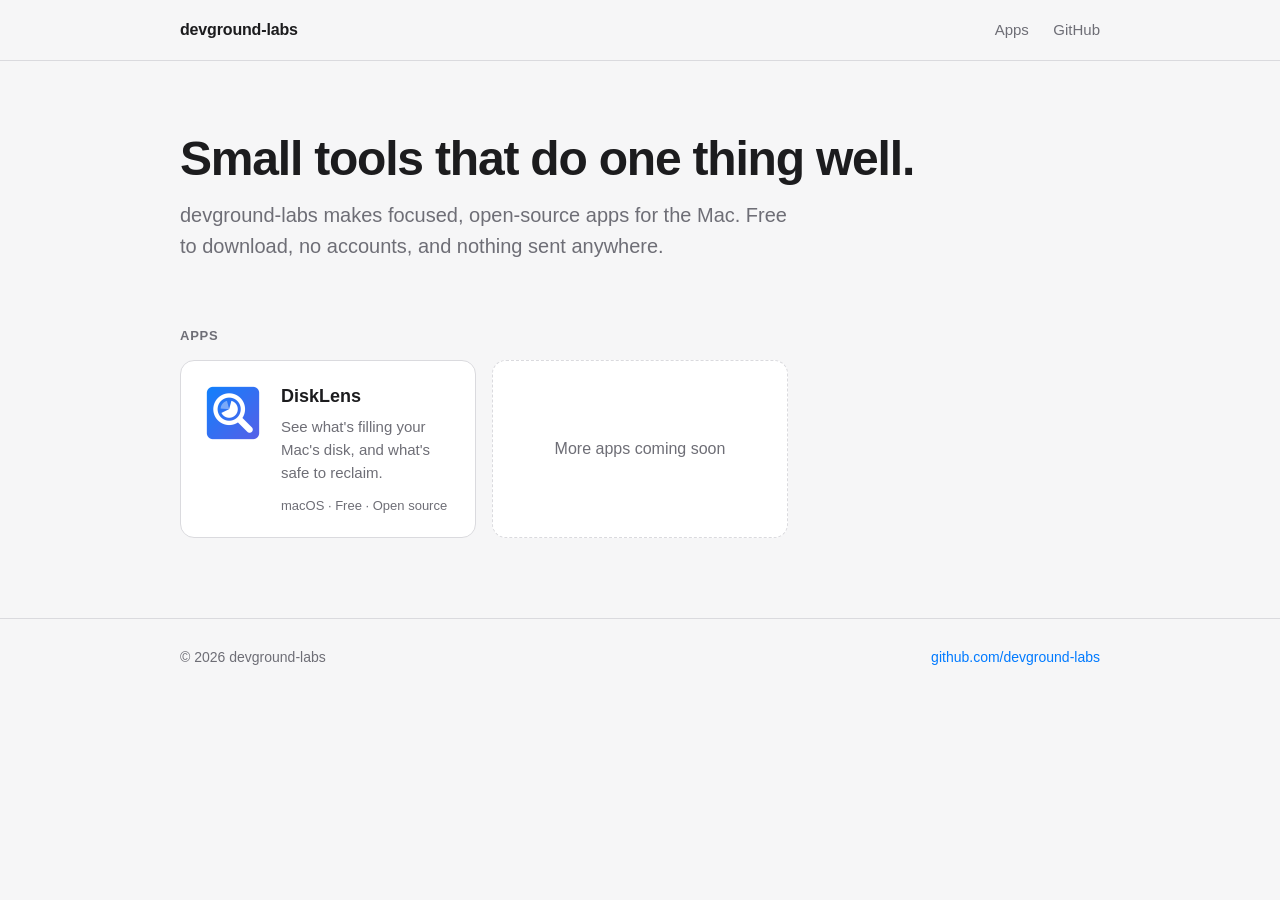
==== index.html @ 962e8975 "Add devground-labs site with DiskLens download page Static GitHub Pages site: a home page listing ap" ====
<!doctype html>
<html lang="en">
<head>
  <meta charset="utf-8">
  <meta name="viewport" content="width=device-width, initial-scale=1">
  <title>devground-labs</title>
  <meta name="description" content="Small, open-source Mac apps from devground-labs.">
  <link rel="icon" href="/assets/favicon.svg" type="image/svg+xml">
  <link rel="stylesheet" href="/assets/style.css">
  <meta property="og:title" content="devground-labs">
  <meta property="og:description" content="Small, open-source Mac apps from devground-labs.">
</head>
<body>
  <header class="site-header">
    <div class="wrap">
      <a class="brand" href="/">devground-labs</a>
      <nav class="nav">
        <a href="#apps">Apps</a>
        <a href="https://github.com/devground-labs">GitHub</a>
      </nav>
    </div>
  </header>

  <main class="wrap">
    <section class="hero">
      <h1>Small tools that do one thing well.</h1>
      <p class="lede">devground-labs makes focused, open-source apps for the Mac. Free to download, no accounts, and nothing sent anywhere.</p>
    </section>

    <section id="apps">
      <h2 class="section-title">Apps</h2>
      <div class="apps">
        <!-- To add an app: copy this card, and copy /disklens/ to /<app>/. -->
        <a class="app-card" href="/disklens/">
          <img src="/disklens/icon.png" alt="" width="64" height="64">
          <div>
            <h3>DiskLens</h3>
            <p>See what's filling your Mac's disk, and what's safe to reclaim.</p>
            <span class="meta">macOS · Free · Open source</span>
          </div>
        </a>
        <div class="app-card soon">More apps coming soon</div>
      </div>
    </section>
  </main>

  <footer class="site-footer">
    <div class="wrap">
      <span>© 2026 devground-labs</span>
      <a href="https://github.com/devground-labs">github.com/devground-labs</a>
    </div>
  </footer>
</body>
</html>
---- assets/style.css ----
/* devground-labs site. Palette mirrors the DiskLens app (src/theme.rs). */
:root {
  --bg: #f6f6f7;
  --card: #ffffff;
  --border: #dadade;
  --text: #1c1c1e;
  --muted: #6e6e76;
  --accent: #007aff;
  --accent-text: #ffffff;
  --good: #1e9646;
  --warn: #be7300;
  --code-bg: #ececee;
  --radius: 14px;
  --max: 960px;
  color-scheme: light;
}
@media (prefers-color-scheme: dark) {
  :root {
    --bg: #1e1e20;
    --card: #2c2c2f;
    --border: #3e3e42;
    --text: #f0f0f2;
    --muted: #9898a0;
    --accent: #0a84ff;
    --good: #32d764;
    --warn: #ffbd44;
    --code-bg: #262629;
    color-scheme: dark;
  }
}

* { box-sizing: border-box; }
html { -webkit-text-size-adjust: 100%; }
body {
  margin: 0;
  background: var(--bg);
  color: var(--text);
  font: 16px/1.55 -apple-system, BlinkMacSystemFont, "SF Pro Text", "Helvetica Neue", Helvetica, Arial, sans-serif;
  -webkit-font-smoothing: antialiased;
}
a { color: var(--accent); text-decoration: none; }
a:hover { text-decoration: underline; }
img { max-width: 100%; display: block; }
code {
  font: 0.88em ui-monospace, "SF Mono", Menlo, monospace;
  background: var(--code-bg);
  padding: 0.12em 0.4em;
  border-radius: 6px;
  overflow-wrap: anywhere;
}

.wrap { max-width: var(--max); margin: 0 auto; padding: 0 20px; }

/* header / footer */
.site-header { border-bottom: 1px solid var(--border); }
.site-header .wrap { display: flex; align-items: center; justify-content: space-between; height: 60px; }
.brand { color: var(--text); font-weight: 650; letter-spacing: -0.01em; }
.brand:hover { text-decoration: none; }
.nav a { color: var(--muted); margin-left: 20px; font-size: 15px; }
.site-footer { border-top: 1px solid var(--border); margin-top: 80px; padding: 28px 0 40px; color: var(--muted); font-size: 14px; }
.site-footer .wrap { display: flex; gap: 16px; flex-wrap: wrap; justify-content: space-between; }

/* hero */
.hero { padding: 72px 0 40px; }
.hero h1 { font-size: clamp(32px, 6vw, 48px); line-height: 1.1; letter-spacing: -0.025em; margin: 0 0 14px; }
.hero p.lede { font-size: clamp(17px, 2.4vw, 20px); color: var(--muted); max-width: 620px; margin: 0; }

/* app grid (home) */
.section-title { font-size: 13px; font-weight: 600; text-transform: uppercase; letter-spacing: 0.06em; color: var(--muted); margin: 24px 0 14px; }
.apps { display: grid; grid-template-columns: repeat(auto-fill, minmax(280px, 1fr)); gap: 16px; }
.app-card {
  display: flex; gap: 16px; align-items: flex-start;
  background: var(--card); border: 1px solid var(--border); border-radius: var(--radius);
  padding: 20px; color: var(--text);
  transition: border-color 0.15s, transform 0.15s;
}
.app-card:hover { text-decoration: none; border-color: var(--accent); transform: translateY(-1px); }
.app-card img { width: 64px; height: 64px; flex: none; }
.app-card h3 { margin: 2px 0 4px; font-size: 18px; }
.app-card p { margin: 0 0 8px; color: var(--muted); font-size: 15px; }
.app-card .meta { font-size: 13px; color: var(--muted); }
.app-card.soon { border-style: dashed; color: var(--muted); align-items: center; justify-content: center; min-height: 104px; }
.app-card.soon:hover { border-color: var(--border); transform: none; }

/* app page */
.app-hero { display: flex; gap: 28px; align-items: center; padding: 64px 0 32px; flex-wrap: wrap; }
.app-hero img { width: 128px; height: 128px; flex: none; }
.app-hero h1 { font-size: clamp(32px, 6vw, 44px); letter-spacing: -0.025em; margin: 0 0 6px; line-height: 1.1; }
.app-hero p { margin: 0; color: var(--muted); font-size: 18px; max-width: 560px; }

.download { display: flex; gap: 14px; align-items: center; flex-wrap: wrap; margin: 8px 0 12px; }
.btn {
  display: inline-flex; align-items: center; gap: 8px;
  background: var(--accent); color: var(--accent-text);
  font-weight: 600; font-size: 16px;
  padding: 12px 22px; border-radius: 10px;
}
.btn:hover { text-decoration: none; filter: brightness(1.08); }
.btn svg { width: 18px; height: 18px; }
.btn-secondary { background: transparent; color: var(--accent); border: 1px solid var(--border); }
.download-note { color: var(--muted); font-size: 14px; margin: 0; }

.card { background: var(--card); border: 1px solid var(--border); border-radius: var(--radius); padding: 24px; }
.grid-2 { display: grid; grid-template-columns: repeat(2, minmax(0, 1fr)); gap: 16px; margin-top: 24px; }
.card h2, .card h3 { margin: 0 0 10px; font-size: 18px; }
.card p, .card li { color: var(--muted); font-size: 15px; }
.card p:last-child { margin-bottom: 0; }
.card ul, .card ol { margin: 0; padding-left: 20px; }
.card li + li { margin-top: 6px; }
.card li strong { color: var(--text); font-weight: 600; }

.badges { display: flex; flex-wrap: wrap; gap: 8px; margin-top: 12px; }
.badge { font-size: 13px; font-weight: 600; padding: 3px 10px; border-radius: 999px; }
.badge.safe { color: var(--good); background: color-mix(in srgb, var(--good) 15%, transparent); }
.badge.review { color: var(--warn); background: color-mix(in srgb, var(--warn) 15%, transparent); }

.install { margin-top: 24px; }
.install ol li { padding-left: 4px; }

@media (max-width: 680px) { .grid-2 { grid-template-columns: 1fr; } }
@media (max-width: 560px) {
  .hero { padding-top: 48px; }
  .app-hero { padding-top: 40px; gap: 20px; }
  .app-hero img { width: 96px; height: 96px; }
  .nav a { margin-left: 14px; }
}
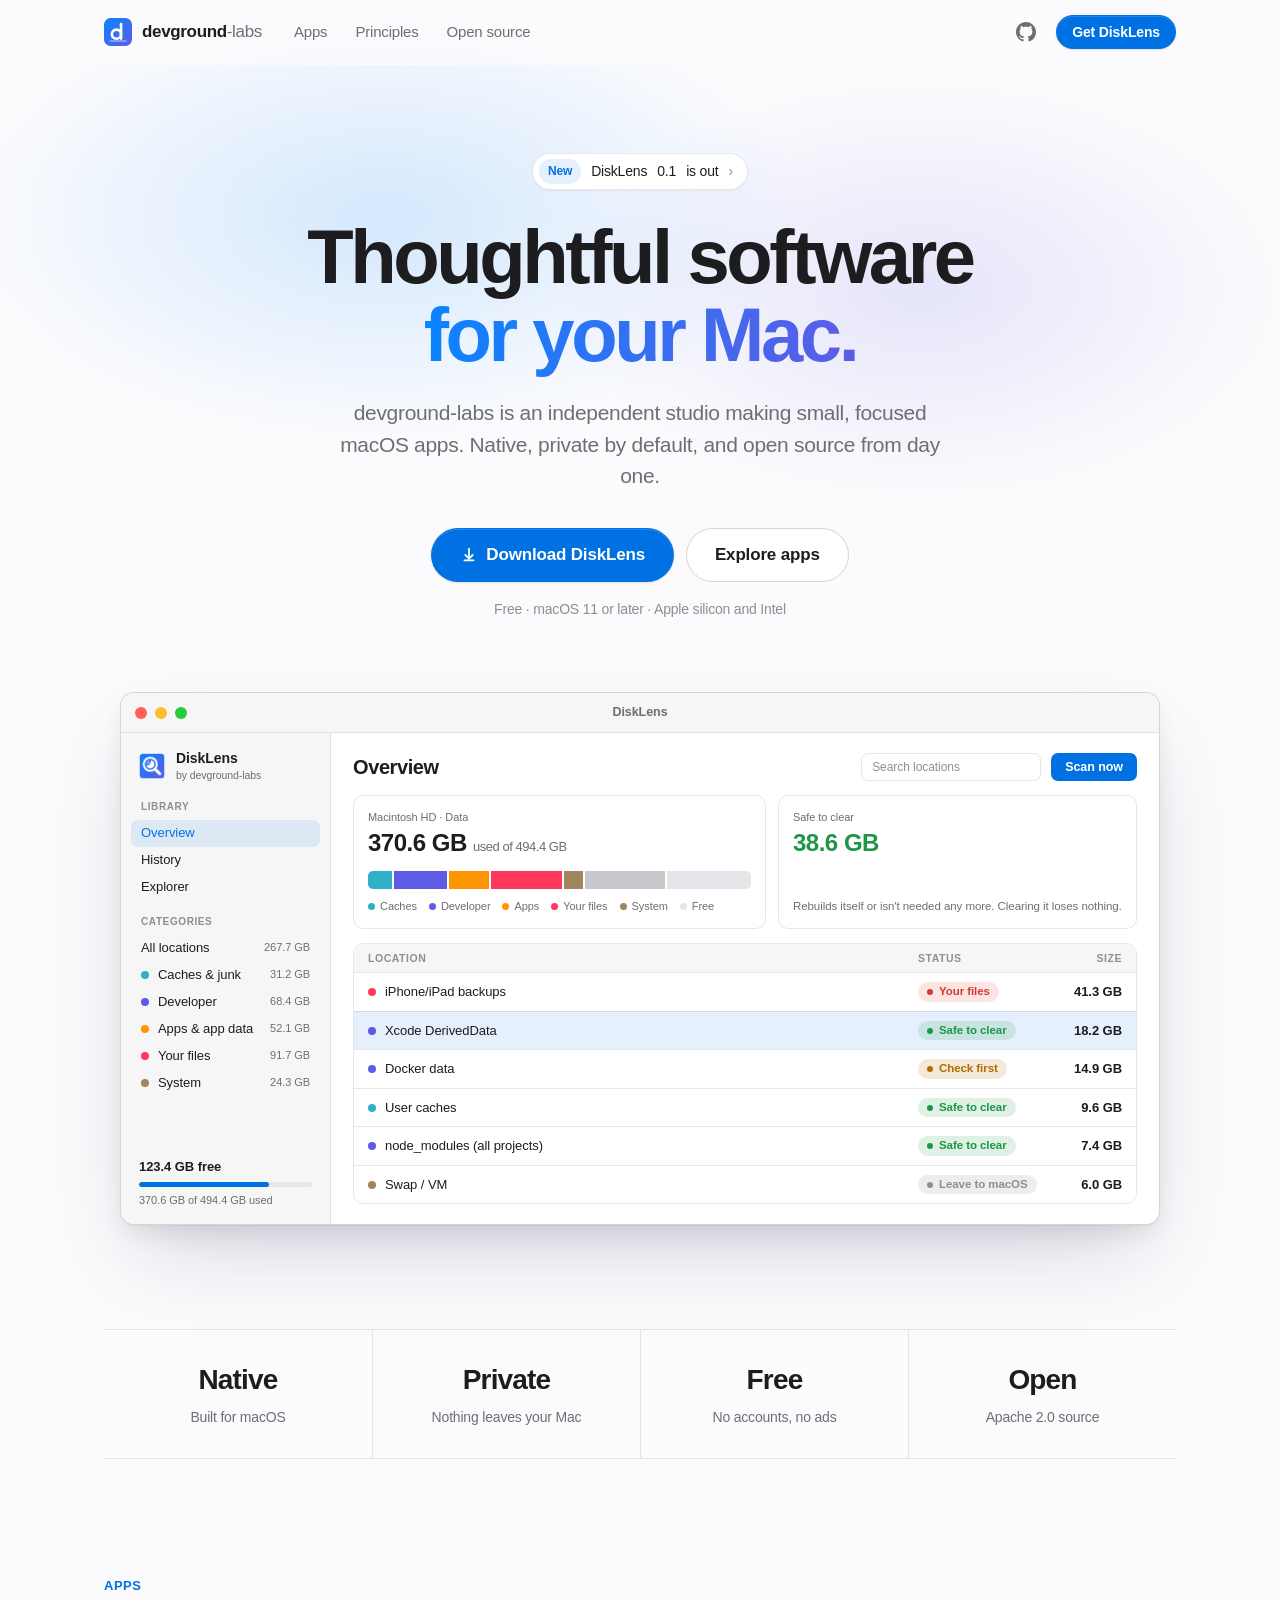
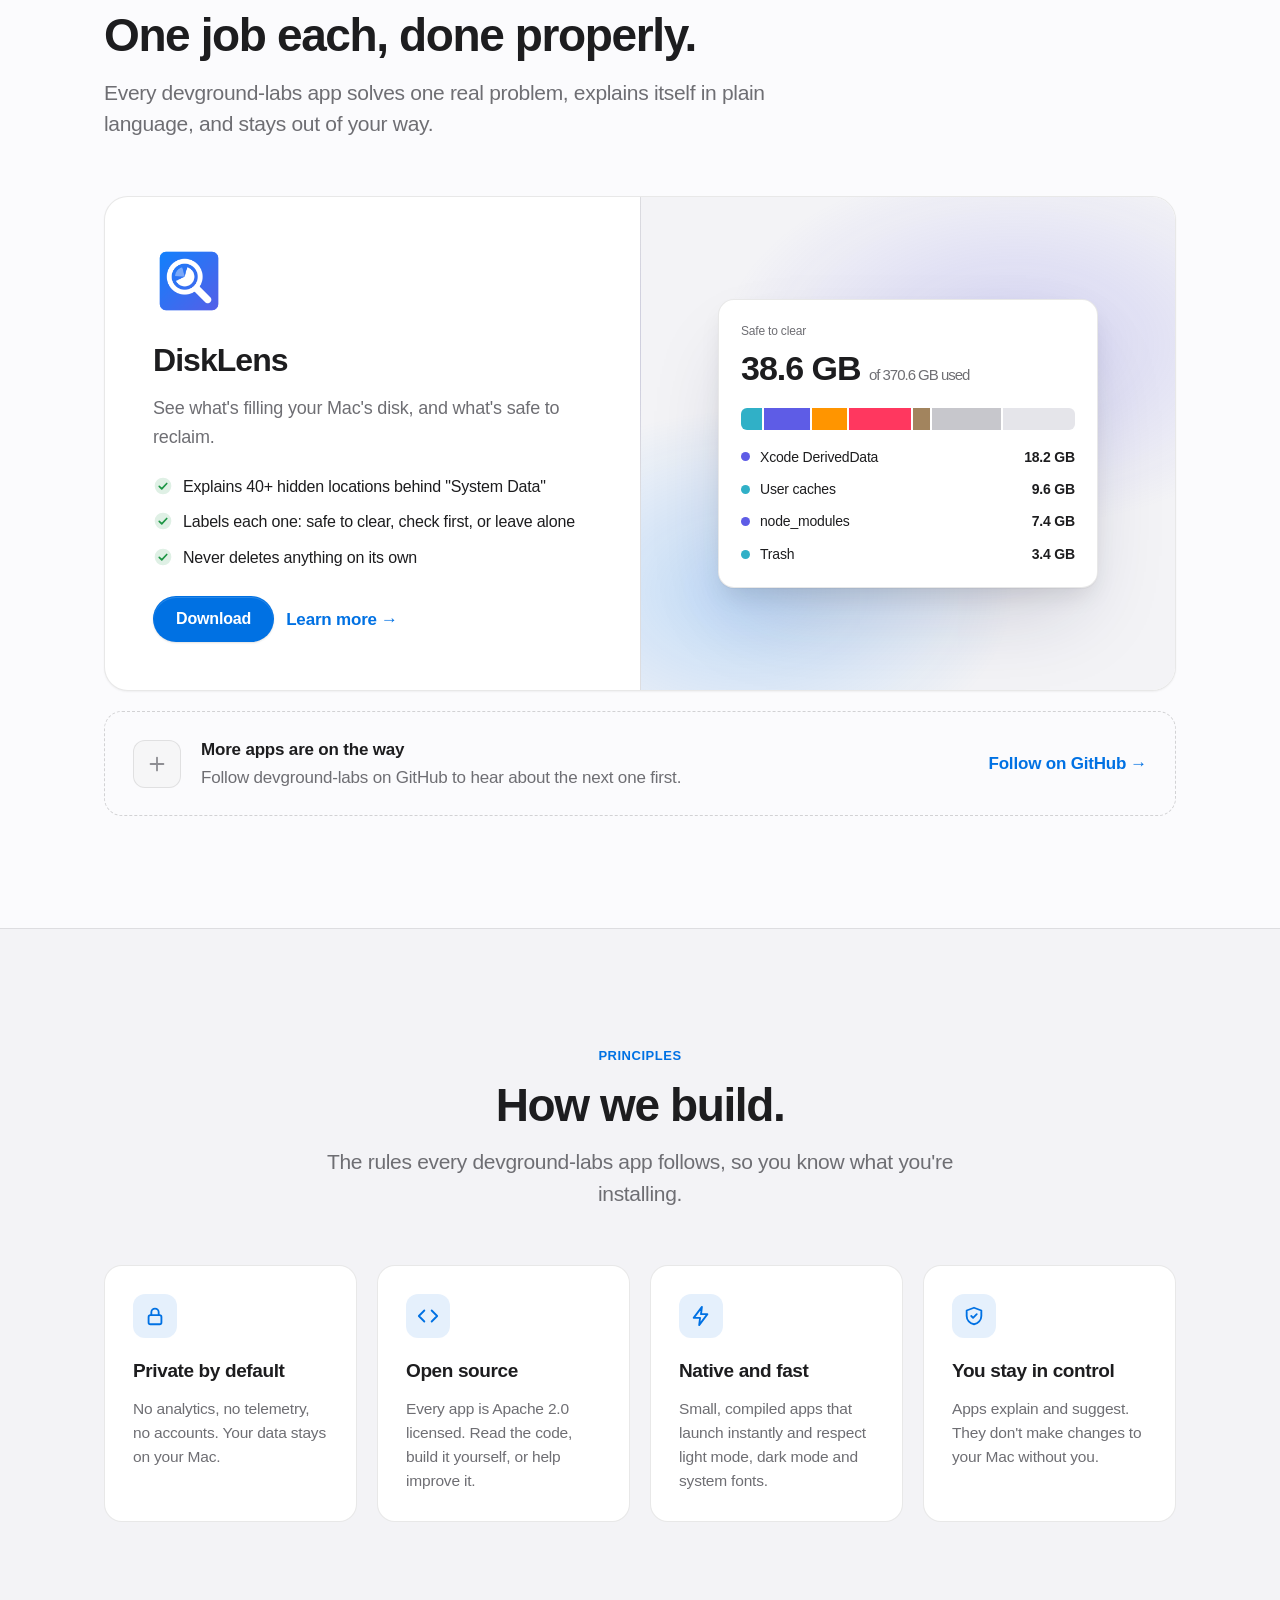
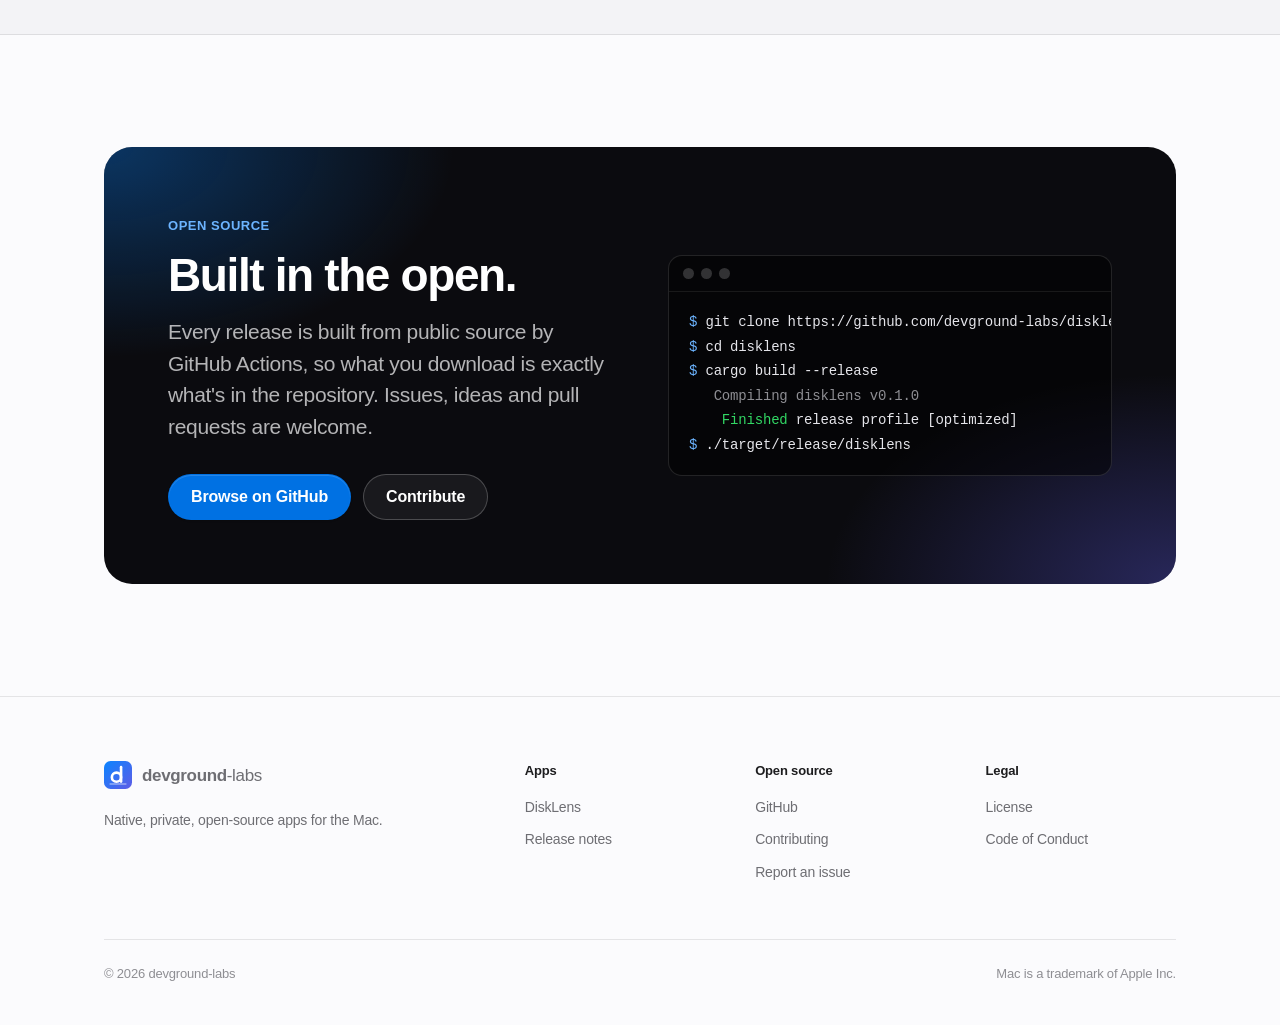
==== commit fed73bda: "Redesign the site New landing page with a product preview of DiskLens, an apps showcase, principles " ====
--- a/index.html
+++ b/index.html
@@ -1,54 +1,265 @@
 <!doctype html>
-<html lang="en">
+<html lang="en" class="no-js">
 <head>
   <meta charset="utf-8">
   <meta name="viewport" content="width=device-width, initial-scale=1">
-  <title>devground-labs</title>
-  <meta name="description" content="Small, open-source Mac apps from devground-labs.">
+  <title>devground-labs · Native, private, open-source Mac apps</title>
+  <meta name="description" content="devground-labs is an independent studio making focused macOS apps. Native, private by default, free and open source. Home of DiskLens.">
+  <link rel="canonical" href="https://devgroundlabs.in/">
   <link rel="icon" href="/assets/favicon.svg" type="image/svg+xml">
   <link rel="stylesheet" href="/assets/style.css">
+  <meta name="theme-color" content="#fbfbfd" media="(prefers-color-scheme: light)">
+  <meta name="theme-color" content="#0a0a0c" media="(prefers-color-scheme: dark)">
+  <meta property="og:type" content="website">
+  <meta property="og:url" content="https://devgroundlabs.in/">
   <meta property="og:title" content="devground-labs">
-  <meta property="og:description" content="Small, open-source Mac apps from devground-labs.">
+  <meta property="og:description" content="Native, private, open-source Mac apps. Home of DiskLens.">
+  <meta property="og:image" content="https://devgroundlabs.in/disklens/icon.png">
+  <meta name="twitter:card" content="summary">
 </head>
 <body>
+  <a class="skip" href="#main">Skip to content</a>
+
   <header class="site-header">
     <div class="wrap">
-      <a class="brand" href="/">devground-labs</a>
-      <nav class="nav">
+      <a class="brand" href="/" aria-label="devground-labs home">
+        <img src="/assets/logo.svg" alt="" width="28" height="28"><span>devground<em>-labs</em></span>
+      </a>
+      <nav class="nav" aria-label="Main">
         <a href="#apps">Apps</a>
-        <a href="https://github.com/devground-labs">GitHub</a>
+        <a href="#principles">Principles</a>
+        <a href="#open-source">Open source</a>
       </nav>
+      <div class="header-actions">
+        <a class="icon-link" href="https://github.com/devground-labs" aria-label="devground-labs on GitHub">
+          <svg viewBox="0 0 16 16" fill="currentColor" aria-hidden="true"><path d="M8 0C3.58 0 0 3.58 0 8c0 3.54 2.29 6.53 5.47 7.59.4.07.55-.17.55-.38 0-.19-.01-.82-.01-1.49-2.01.37-2.53-.49-2.69-.94-.09-.23-.48-.94-.82-1.13-.28-.15-.68-.52-.01-.53.63-.01 1.08.58 1.23.82.72 1.21 1.87.87 2.33.66.07-.52.28-.87.51-1.07-1.78-.2-3.64-.89-3.64-3.95 0-.87.31-1.59.82-2.15-.08-.2-.36-1.02.08-2.12 0 0 .67-.21 2.2.82.64-.18 1.32-.27 2-.27.68 0 1.36.09 2 .27 1.53-1.04 2.2-.82 2.2-.82.44 1.1.16 1.92.08 2.12.51.56.82 1.27.82 2.15 0 3.07-1.87 3.75-3.65 3.95.29.25.54.73.54 1.48 0 1.07-.01 1.93-.01 2.2 0 .21.15.46.55.38A8.013 8.013 0 0016 8c0-4.42-3.58-8-8-8z"/></svg>
+        </a>
+        <a class="btn btn-primary btn-sm" href="/disklens/">Get DiskLens</a>
+      </div>
     </div>
   </header>
 
-  <main class="wrap">
+  <main id="main">
+    <!-- Hero -->
     <section class="hero">
-      <h1>Small tools that do one thing well.</h1>
-      <p class="lede">devground-labs makes focused, open-source apps for the Mac. Free to download, no accounts, and nothing sent anywhere.</p>
-    </section>
-
-    <section id="apps">
-      <h2 class="section-title">Apps</h2>
-      <div class="apps">
-        <!-- To add an app: copy this card, and copy /disklens/ to /<app>/. -->
-        <a class="app-card" href="/disklens/">
-          <img src="/disklens/icon.png" alt="" width="64" height="64">
+      <div class="wrap">
+        <a class="pill" href="/disklens/"><b>New</b> DiskLens <span data-release-repo="devground-labs/disklens" data-format="short">0.1</span> is out <span class="chev" aria-hidden="true">›</span></a>
+        <h1>Thoughtful software <span class="gradient-text">for your Mac.</span></h1>
+        <p class="lead">devground-labs is an independent studio making small, focused macOS apps. Native, private by default, and open source from day one.</p>
+        <div class="btn-row">
+          <a class="btn btn-primary btn-lg" href="https://github.com/devground-labs/disklens/releases/latest/download/DiskLens.dmg">
+            <svg viewBox="0 0 20 20" fill="currentColor" aria-hidden="true"><path d="M10 2a1 1 0 0 1 1 1v8.59l2.3-2.3a1 1 0 1 1 1.4 1.42l-4 4a1 1 0 0 1-1.4 0l-4-4a1 1 0 1 1 1.4-1.42L9 11.6V3a1 1 0 0 1 1-1zM4 16a1 1 0 0 1 1-1h10a1 1 0 1 1 0 2H5a1 1 0 0 1-1-1z"/></svg>
+            Download DiskLens
+          </a>
+          <a class="btn btn-ghost btn-lg" href="#apps">Explore apps</a>
+        </div>
+        <p class="hero-meta">Free · macOS 11 or later · Apple silicon and Intel</p>
+
+        <div class="hero-visual reveal">
+          <div class="mock" role="img" aria-label="DiskLens Overview screen: a disk usage bar split by category, the amount that is safe to clear, and a list of locations with safety labels and sizes.">
+            <div class="mock-bar"><i></i><i></i><i></i><span>DiskLens</span></div>
+            <div class="mock-body">
+              <aside class="mock-side">
+                <div class="mock-app"><img src="/disklens/icon.png" alt=""><div><b>DiskLens</b><small>by devground-labs</small></div></div>
+                <div class="mock-label">LIBRARY</div>
+                <div class="mock-nav on">Overview</div>
+                <div class="mock-nav">History</div>
+                <div class="mock-nav">Explorer</div>
+                <div class="mock-gap"></div>
+                <div class="mock-label">CATEGORIES</div>
+                <div class="mock-nav">All locations<em>267.7 GB</em></div>
+                <div class="mock-nav"><i class="dot" style="background:var(--g-caches)"></i>Caches &amp; junk<em>31.2 GB</em></div>
+                <div class="mock-nav"><i class="dot" style="background:var(--g-dev)"></i>Developer<em>68.4 GB</em></div>
+                <div class="mock-nav"><i class="dot" style="background:var(--g-apps)"></i>Apps &amp; app data<em>52.1 GB</em></div>
+                <div class="mock-nav"><i class="dot" style="background:var(--g-personal)"></i>Your files<em>91.7 GB</em></div>
+                <div class="mock-nav"><i class="dot" style="background:var(--g-system)"></i>System<em>24.3 GB</em></div>
+                <div class="mock-free"><b>123.4 GB free</b><div class="track"><span></span></div><small>370.6 GB of 494.4 GB used</small></div>
+              </aside>
+              <div class="mock-main">
+                <div class="mock-toolbar"><h4>Overview</h4><div class="mock-search">Search locations</div><div class="mock-btn">Scan now</div></div>
+                <div class="mock-cards">
+                  <div class="mock-card">
+                    <div class="cap">Macintosh HD · Data</div>
+                    <div class="big">370.6 GB <small>used of 494.4 GB</small></div>
+                    <div class="diskbar">
+                      <span style="width:6.3%;background:var(--g-caches)"></span><span style="width:13.8%;background:var(--g-dev)"></span><span style="width:10.5%;background:var(--g-apps)"></span><span style="width:18.6%;background:var(--g-personal)"></span><span style="width:4.9%;background:var(--g-system)"></span><span style="width:20.8%;background:var(--g-other)"></span><span style="flex:1;background:var(--g-free)"></span>
+                    </div>
+                    <div class="legend"><span><i style="background:var(--g-caches)"></i>Caches</span><span><i style="background:var(--g-dev)"></i>Developer</span><span><i style="background:var(--g-apps)"></i>Apps</span><span><i style="background:var(--g-personal)"></i>Your files</span><span><i style="background:var(--g-system)"></i>System</span><span><i style="background:var(--g-free)"></i>Free</span></div>
+                  </div>
+                  <div class="mock-card mock-stat">
+                    <div><div class="cap">Safe to clear</div><div class="big good">38.6 GB</div></div>
+                    <p>Rebuilds itself or isn't needed any more. Clearing it loses nothing.</p>
+                  </div>
+                </div>
+                <div class="mock-rows">
+                  <div class="mock-row head"><span>LOCATION</span><span>STATUS</span><span class="size">SIZE</span></div>
+                  <div class="mock-row"><span class="name"><i class="dot" style="background:var(--g-personal)"></i>iPhone/iPad backups</span><span class="badge careful">Your files</span><span class="size">41.3 GB</span></div>
+                  <div class="mock-row sel"><span class="name"><i class="dot" style="background:var(--g-dev)"></i>Xcode DerivedData</span><span class="badge safe">Safe to clear</span><span class="size">18.2 GB</span></div>
+                  <div class="mock-row"><span class="name"><i class="dot" style="background:var(--g-dev)"></i>Docker data</span><span class="badge review">Check first</span><span class="size">14.9 GB</span></div>
+                  <div class="mock-row"><span class="name"><i class="dot" style="background:var(--g-caches)"></i>User caches</span><span class="badge safe">Safe to clear</span><span class="size">9.6 GB</span></div>
+                  <div class="mock-row"><span class="name"><i class="dot" style="background:var(--g-dev)"></i>node_modules (all projects)</span><span class="badge safe">Safe to clear</span><span class="size">7.4 GB</span></div>
+                  <div class="mock-row"><span class="name"><i class="dot" style="background:var(--g-system)"></i>Swap / VM</span><span class="badge system">Leave to macOS</span><span class="size">6.0 GB</span></div>
+                </div>
+              </div>
+            </div>
+          </div>
+        </div>
+
+        <div class="facts">
+          <div class="fact"><b>Native</b><span>Built for macOS</span></div>
+          <div class="fact"><b>Private</b><span>Nothing leaves your Mac</span></div>
+          <div class="fact"><b>Free</b><span>No accounts, no ads</span></div>
+          <div class="fact"><b>Open</b><span>Apache 2.0 source</span></div>
+        </div>
+      </div>
+    </section>
+
+    <!-- Apps -->
+    <section class="section" id="apps">
+      <div class="wrap">
+        <div class="section-head reveal">
+          <span class="eyebrow">Apps</span>
+          <h2 class="h2">One job each, done properly.</h2>
+          <p class="lead">Every devground-labs app solves one real problem, explains itself in plain language, and stays out of your way.</p>
+        </div>
+
+        <article class="app-feature reveal">
+          <div class="copy">
+            <img src="/disklens/icon.png" alt="" width="72" height="72">
+            <h3>DiskLens</h3>
+            <p class="tagline">See what's filling your Mac's disk, and what's safe to reclaim.</p>
+            <ul class="checks">
+              <li><svg viewBox="0 0 24 24" fill="none" aria-hidden="true"><circle cx="12" cy="12" r="10" fill="currentColor" opacity=".14"/><path d="m7.5 12.5 3 3 6-6.5" stroke="currentColor" stroke-width="2" stroke-linecap="round" stroke-linejoin="round"/></svg>Explains 40+ hidden locations behind "System Data"</li>
+              <li><svg viewBox="0 0 24 24" fill="none" aria-hidden="true"><circle cx="12" cy="12" r="10" fill="currentColor" opacity=".14"/><path d="m7.5 12.5 3 3 6-6.5" stroke="currentColor" stroke-width="2" stroke-linecap="round" stroke-linejoin="round"/></svg>Labels each one: safe to clear, check first, or leave alone</li>
+              <li><svg viewBox="0 0 24 24" fill="none" aria-hidden="true"><circle cx="12" cy="12" r="10" fill="currentColor" opacity=".14"/><path d="m7.5 12.5 3 3 6-6.5" stroke="currentColor" stroke-width="2" stroke-linecap="round" stroke-linejoin="round"/></svg>Never deletes anything on its own</li>
+            </ul>
+            <div class="btn-row">
+              <a class="btn btn-primary" href="https://github.com/devground-labs/disklens/releases/latest/download/DiskLens.dmg">Download</a>
+              <a class="link-arrow" href="/disklens/">Learn more</a>
+            </div>
+          </div>
+          <div class="art" aria-hidden="true">
+            <div class="meter">
+              <div class="cap">Safe to clear</div>
+              <div class="big">38.6 GB <small>of 370.6 GB used</small></div>
+              <div class="diskbar">
+                <span style="width:6.3%;background:var(--g-caches)"></span><span style="width:13.8%;background:var(--g-dev)"></span><span style="width:10.5%;background:var(--g-apps)"></span><span style="width:18.6%;background:var(--g-personal)"></span><span style="width:4.9%;background:var(--g-system)"></span><span style="width:20.8%;background:var(--g-other)"></span><span style="flex:1;background:var(--g-free)"></span>
+              </div>
+              <ul>
+                <li><i style="background:var(--g-dev)"></i>Xcode DerivedData<b>18.2 GB</b></li>
+                <li><i style="background:var(--g-caches)"></i>User caches<b>9.6 GB</b></li>
+                <li><i style="background:var(--g-dev)"></i>node_modules<b>7.4 GB</b></li>
+                <li><i style="background:var(--g-caches)"></i>Trash<b>3.4 GB</b></li>
+              </ul>
+            </div>
+          </div>
+        </article>
+
+        <div class="soon-card reveal">
+          <div class="glyph"><svg viewBox="0 0 24 24" fill="none" stroke="currentColor" stroke-width="2" stroke-linecap="round" aria-hidden="true"><path d="M12 5v14M5 12h14"/></svg></div>
+          <div><b>More apps are on the way</b>Follow devground-labs on GitHub to hear about the next one first.</div>
+          <a class="link-arrow" href="https://github.com/devground-labs">Follow on GitHub</a>
+        </div>
+      </div>
+    </section>
+
+    <!-- Principles -->
+    <section class="section alt" id="principles">
+      <div class="wrap">
+        <div class="section-head center reveal">
+          <span class="eyebrow">Principles</span>
+          <h2 class="h2">How we build.</h2>
+          <p class="lead">The rules every devground-labs app follows, so you know what you're installing.</p>
+        </div>
+        <div class="grid grid-4 reveal">
+          <div class="tile">
+            <div class="ico"><svg viewBox="0 0 24 24" fill="none" stroke="currentColor" stroke-width="2" stroke-linecap="round" stroke-linejoin="round" aria-hidden="true"><rect x="5" y="11" width="14" height="10" rx="2"/><path d="M8 11V8a4 4 0 0 1 8 0v3"/></svg></div>
+            <h3>Private by default</h3>
+            <p>No analytics, no telemetry, no accounts. Your data stays on your Mac.</p>
+          </div>
+          <div class="tile">
+            <div class="ico"><svg viewBox="0 0 24 24" fill="none" stroke="currentColor" stroke-width="2" stroke-linecap="round" stroke-linejoin="round" aria-hidden="true"><path d="m8 6-6 6 6 6M16 6l6 6-6 6"/></svg></div>
+            <h3>Open source</h3>
+            <p>Every app is Apache 2.0 licensed. Read the code, build it yourself, or help improve it.</p>
+          </div>
+          <div class="tile">
+            <div class="ico"><svg viewBox="0 0 24 24" fill="none" stroke="currentColor" stroke-width="2" stroke-linecap="round" stroke-linejoin="round" aria-hidden="true"><path d="M13 2 4 14h7l-1 8 9-12h-7z"/></svg></div>
+            <h3>Native and fast</h3>
+            <p>Small, compiled apps that launch instantly and respect light mode, dark mode and system fonts.</p>
+          </div>
+          <div class="tile">
+            <div class="ico"><svg viewBox="0 0 24 24" fill="none" stroke="currentColor" stroke-width="2" stroke-linecap="round" stroke-linejoin="round" aria-hidden="true"><path d="M12 3 4 6v6c0 4.5 3.4 8.3 8 9 4.6-.7 8-4.5 8-9V6z"/><path d="m9 12 2 2 4-4"/></svg></div>
+            <h3>You stay in control</h3>
+            <p>Apps explain and suggest. They don't make changes to your Mac without you.</p>
+          </div>
+        </div>
+      </div>
+    </section>
+
+    <!-- Open source -->
+    <section class="section" id="open-source">
+      <div class="wrap">
+        <div class="band reveal">
           <div>
-            <h3>DiskLens</h3>
-            <p>See what's filling your Mac's disk, and what's safe to reclaim.</p>
-            <span class="meta">macOS · Free · Open source</span>
-          </div>
-        </a>
-        <div class="app-card soon">More apps coming soon</div>
+            <span class="eyebrow">Open source</span>
+            <h2 class="h2">Built in the open.</h2>
+            <p class="lead">Every release is built from public source by GitHub Actions, so what you download is exactly what's in the repository. Issues, ideas and pull requests are welcome.</p>
+            <div class="btn-row">
+              <a class="btn btn-primary" href="https://github.com/devground-labs">Browse on GitHub</a>
+              <a class="btn btn-ghost" href="https://github.com/devground-labs/disklens/blob/main/CONTRIBUTING.md">Contribute</a>
+            </div>
+          </div>
+          <div class="terminal" aria-label="Build DiskLens from source">
+            <div class="bar"><i></i><i></i><i></i></div>
+<pre><span class="p">$</span> git clone https://github.com/devground-labs/disklens
+<span class="p">$</span> cd disklens
+<span class="p">$</span> cargo build --release
+<span class="c">   Compiling disklens v0.1.0</span>
+<span class="ok">    Finished</span> release profile [optimized]
+<span class="p">$</span> ./target/release/disklens</pre>
+          </div>
+        </div>
       </div>
     </section>
   </main>
 
   <footer class="site-footer">
     <div class="wrap">
-      <span>© 2026 devground-labs</span>
-      <a href="https://github.com/devground-labs">github.com/devground-labs</a>
+      <div class="footer-grid">
+        <div class="about">
+          <a class="brand" href="/"><img src="/assets/logo.svg" alt="" width="28" height="28"><span>devground<em>-labs</em></span></a>
+          <p>Native, private, open-source apps for the Mac.</p>
+        </div>
+        <div>
+          <h4>Apps</h4>
+          <ul>
+            <li><a href="/disklens/">DiskLens</a></li>
+            <li><a href="https://github.com/devground-labs/disklens/releases">Release notes</a></li>
+          </ul>
+        </div>
+        <div>
+          <h4>Open source</h4>
+          <ul>
+            <li><a href="https://github.com/devground-labs">GitHub</a></li>
+            <li><a href="https://github.com/devground-labs/disklens/blob/main/CONTRIBUTING.md">Contributing</a></li>
+            <li><a href="https://github.com/devground-labs/disklens/issues">Report an issue</a></li>
+          </ul>
+        </div>
+        <div>
+          <h4>Legal</h4>
+          <ul>
+            <li><a href="https://github.com/devground-labs/disklens/blob/main/LICENSE">License</a></li>
+            <li><a href="https://github.com/devground-labs/disklens/blob/main/CODE_OF_CONDUCT.md">Code of Conduct</a></li>
+          </ul>
+        </div>
+      </div>
+      <div class="footer-bottom">
+        <span>© 2026 devground-labs</span>
+        <span>Mac is a trademark of Apple Inc.</span>
+      </div>
     </div>
   </footer>
+
+  <script src="/assets/site.js" defer></script>
 </body>
 </html>
--- a/assets/style.css
+++ b/assets/style.css
@@ -1,126 +1,497 @@
-/* devground-labs site. Palette mirrors the DiskLens app (src/theme.rs). */
+/* devground-labs site.
+   Tokens follow the DiskLens palette (src/theme.rs) so the site and the apps feel like one family. */
+
 :root {
-  --bg: #f6f6f7;
-  --card: #ffffff;
-  --border: #dadade;
-  --text: #1c1c1e;
-  --muted: #6e6e76;
-  --accent: #007aff;
-  --accent-text: #ffffff;
+  --bg: #fbfbfd;
+  --bg-alt: #f3f3f6;
+  --surface: #ffffff;
+  --surface-2: #f6f6f7;
+  --border: rgba(0, 0, 0, 0.09);
+  --border-strong: rgba(0, 0, 0, 0.16);
+  --text: #1d1d1f;
+  --muted: #6e6e73;
+  --faint: #8e8e93;
+  --accent: #0071e3;
+  --accent-hover: #0077ed;
+  --accent-soft: rgba(0, 113, 227, 0.1);
+  --on-accent: #ffffff;
+  --brand-a: #0a84ff;
+  --brand-b: #5e5ce6;
+
   --good: #1e9646;
-  --warn: #be7300;
-  --code-bg: #ececee;
-  --radius: 14px;
-  --max: 960px;
+  --warn: #b26b00;
+  --bad: #d73a2d;
+  --sys: #8e8e93;
+
+  --g-caches: #30b0c7;
+  --g-dev: #5e5ce6;
+  --g-apps: #ff9500;
+  --g-personal: #ff375f;
+  --g-system: #a2845e;
+  --g-other: #c7c7cc;
+  --g-free: #e5e5ea;
+
+  --shadow-sm: 0 1px 2px rgba(0, 0, 0, 0.05);
+  --shadow-lg: 0 1px 1px rgba(0, 0, 0, 0.04), 0 12px 24px -6px rgba(0, 0, 0, 0.1), 0 40px 80px -20px rgba(20, 30, 80, 0.18);
+  --radius: 18px;
+  --radius-sm: 12px;
+  --max: 1120px;
+  --font: -apple-system, BlinkMacSystemFont, "SF Pro Text", "Inter", "Helvetica Neue", Helvetica, Arial, sans-serif;
+  --display: -apple-system, BlinkMacSystemFont, "SF Pro Display", "Inter", "Helvetica Neue", Helvetica, Arial, sans-serif;
+  --mono: ui-monospace, "SF Mono", SFMono-Regular, Menlo, Consolas, monospace;
   color-scheme: light;
 }
+
 @media (prefers-color-scheme: dark) {
   :root {
-    --bg: #1e1e20;
-    --card: #2c2c2f;
-    --border: #3e3e42;
-    --text: #f0f0f2;
-    --muted: #9898a0;
+    --bg: #0a0a0c;
+    --bg-alt: #111114;
+    --surface: #161619;
+    --surface-2: #1d1d21;
+    --border: rgba(255, 255, 255, 0.09);
+    --border-strong: rgba(255, 255, 255, 0.18);
+    --text: #f5f5f7;
+    --muted: #a1a1a6;
+    --faint: #7c7c82;
     --accent: #0a84ff;
+    --accent-hover: #3395ff;
+    --accent-soft: rgba(10, 132, 255, 0.16);
     --good: #32d764;
     --warn: #ffbd44;
-    --code-bg: #262629;
+    --bad: #ff6961;
+    --sys: #98989f;
+    --g-other: #48484d;
+    --g-free: #2c2c30;
+    --shadow-sm: 0 1px 2px rgba(0, 0, 0, 0.4);
+    --shadow-lg: 0 0 0 1px rgba(255, 255, 255, 0.06), 0 24px 60px -12px rgba(0, 0, 0, 0.7), 0 40px 100px -30px rgba(10, 132, 255, 0.25);
     color-scheme: dark;
   }
 }
 
-* { box-sizing: border-box; }
-html { -webkit-text-size-adjust: 100%; }
+/* ---------- base ---------- */
+*, *::before, *::after { box-sizing: border-box; }
+html { -webkit-text-size-adjust: 100%; scroll-behavior: smooth; scroll-padding-top: 80px; }
 body {
   margin: 0;
   background: var(--bg);
   color: var(--text);
-  font: 16px/1.55 -apple-system, BlinkMacSystemFont, "SF Pro Text", "Helvetica Neue", Helvetica, Arial, sans-serif;
+  font: 17px/1.6 var(--font);
+  letter-spacing: -0.011em;
   -webkit-font-smoothing: antialiased;
+  -moz-osx-font-smoothing: grayscale;
+  overflow-x: hidden;
 }
 a { color: var(--accent); text-decoration: none; }
-a:hover { text-decoration: underline; }
-img { max-width: 100%; display: block; }
+a:hover { text-decoration: underline; text-underline-offset: 3px; }
+img, svg { display: block; max-width: 100%; }
+h1, h2, h3 { font-family: var(--display); color: var(--text); margin: 0; text-wrap: balance; }
+p { margin: 0; }
 code {
-  font: 0.88em ui-monospace, "SF Mono", Menlo, monospace;
-  background: var(--code-bg);
-  padding: 0.12em 0.4em;
+  font: 0.86em var(--mono);
+  background: var(--surface-2);
+  border: 1px solid var(--border);
+  padding: 0.1em 0.4em;
   border-radius: 6px;
   overflow-wrap: anywhere;
 }
-
-.wrap { max-width: var(--max); margin: 0 auto; padding: 0 20px; }
-
-/* header / footer */
-.site-header { border-bottom: 1px solid var(--border); }
-.site-header .wrap { display: flex; align-items: center; justify-content: space-between; height: 60px; }
-.brand { color: var(--text); font-weight: 650; letter-spacing: -0.01em; }
+:focus-visible { outline: 3px solid color-mix(in srgb, var(--accent) 55%, transparent); outline-offset: 2px; border-radius: 6px; }
+::selection { background: color-mix(in srgb, var(--accent) 25%, transparent); }
+
+.skip {
+  position: absolute; left: 16px; top: -48px; z-index: 100;
+  background: var(--accent); color: var(--on-accent); padding: 8px 14px; border-radius: 8px;
+}
+.skip:focus { top: 12px; }
+
+.wrap { width: 100%; max-width: var(--max); margin: 0 auto; padding: 0 24px; }
+.section { padding: 112px 0; }
+.section.tight { padding: 80px 0; }
+.section.alt { background: var(--bg-alt); border-block: 1px solid var(--border); }
+
+.eyebrow {
+  display: inline-block;
+  font-size: 13px; font-weight: 600; letter-spacing: 0.04em; text-transform: uppercase;
+  color: var(--accent); margin-bottom: 14px;
+}
+.h2 { font-size: clamp(30px, 4.4vw, 46px); line-height: 1.08; letter-spacing: -0.03em; font-weight: 700; }
+.lead { font-size: clamp(18px, 2vw, 21px); line-height: 1.5; color: var(--muted); letter-spacing: -0.015em; }
+.section-head { max-width: 680px; margin-bottom: 56px; }
+.section-head.center { margin-inline: auto; text-align: center; }
+.section-head .lead { margin-top: 16px; }
+.muted { color: var(--muted); }
+
+/* ---------- buttons ---------- */
+.btn {
+  display: inline-flex; align-items: center; justify-content: center; gap: 8px;
+  height: 46px; padding: 0 22px; border-radius: 999px;
+  font: 600 16px/1 var(--font); letter-spacing: -0.01em; white-space: nowrap;
+  border: 1px solid transparent; cursor: pointer;
+  transition: background-color 0.15s, border-color 0.15s, transform 0.15s, box-shadow 0.15s;
+}
+.btn:hover { text-decoration: none; }
+.btn:active { transform: scale(0.98); }
+.btn svg { width: 18px; height: 18px; flex: none; }
+.btn-primary { background: var(--accent); color: var(--on-accent); box-shadow: 0 1px 2px rgba(0, 0, 0, 0.12), inset 0 1px 0 rgba(255, 255, 255, 0.15); }
+.btn-primary:hover { background: var(--accent-hover); }
+.btn-ghost { background: var(--surface); color: var(--text); border-color: var(--border-strong); }
+.btn-ghost:hover { border-color: var(--text); }
+.btn-sm { height: 34px; padding: 0 15px; font-size: 14px; }
+.btn-lg { height: 54px; padding: 0 28px; font-size: 17px; }
+.btn-row { display: flex; flex-wrap: wrap; gap: 12px; align-items: center; }
+
+.link-arrow { font-weight: 600; display: inline-flex; align-items: center; gap: 4px; }
+.link-arrow::after { content: "→"; transition: transform 0.15s; }
+.link-arrow:hover { text-decoration: none; }
+.link-arrow:hover::after { transform: translateX(3px); }
+
+/* ---------- header ---------- */
+.site-header {
+  position: sticky; top: 0; z-index: 50;
+  background: color-mix(in srgb, var(--bg) 78%, transparent);
+  backdrop-filter: saturate(180%) blur(20px);
+  -webkit-backdrop-filter: saturate(180%) blur(20px);
+  border-bottom: 1px solid transparent;
+  transition: border-color 0.2s;
+}
+.site-header.scrolled { border-bottom-color: var(--border); }
+.site-header .wrap { display: flex; align-items: center; gap: 32px; height: 64px; }
+.brand { display: inline-flex; align-items: center; gap: 10px; color: var(--text); font-weight: 650; font-size: 17px; letter-spacing: -0.02em; }
 .brand:hover { text-decoration: none; }
-.nav a { color: var(--muted); margin-left: 20px; font-size: 15px; }
-.site-footer { border-top: 1px solid var(--border); margin-top: 80px; padding: 28px 0 40px; color: var(--muted); font-size: 14px; }
-.site-footer .wrap { display: flex; gap: 16px; flex-wrap: wrap; justify-content: space-between; }
-
-/* hero */
-.hero { padding: 72px 0 40px; }
-.hero h1 { font-size: clamp(32px, 6vw, 48px); line-height: 1.1; letter-spacing: -0.025em; margin: 0 0 14px; }
-.hero p.lede { font-size: clamp(17px, 2.4vw, 20px); color: var(--muted); max-width: 620px; margin: 0; }
-
-/* app grid (home) */
-.section-title { font-size: 13px; font-weight: 600; text-transform: uppercase; letter-spacing: 0.06em; color: var(--muted); margin: 24px 0 14px; }
-.apps { display: grid; grid-template-columns: repeat(auto-fill, minmax(280px, 1fr)); gap: 16px; }
-.app-card {
-  display: flex; gap: 16px; align-items: flex-start;
-  background: var(--card); border: 1px solid var(--border); border-radius: var(--radius);
-  padding: 20px; color: var(--text);
-  transition: border-color 0.15s, transform 0.15s;
-}
-.app-card:hover { text-decoration: none; border-color: var(--accent); transform: translateY(-1px); }
-.app-card img { width: 64px; height: 64px; flex: none; }
-.app-card h3 { margin: 2px 0 4px; font-size: 18px; }
-.app-card p { margin: 0 0 8px; color: var(--muted); font-size: 15px; }
-.app-card .meta { font-size: 13px; color: var(--muted); }
-.app-card.soon { border-style: dashed; color: var(--muted); align-items: center; justify-content: center; min-height: 104px; }
-.app-card.soon:hover { border-color: var(--border); transform: none; }
-
-/* app page */
-.app-hero { display: flex; gap: 28px; align-items: center; padding: 64px 0 32px; flex-wrap: wrap; }
-.app-hero img { width: 128px; height: 128px; flex: none; }
-.app-hero h1 { font-size: clamp(32px, 6vw, 44px); letter-spacing: -0.025em; margin: 0 0 6px; line-height: 1.1; }
-.app-hero p { margin: 0; color: var(--muted); font-size: 18px; max-width: 560px; }
-
-.download { display: flex; gap: 14px; align-items: center; flex-wrap: wrap; margin: 8px 0 12px; }
-.btn {
-  display: inline-flex; align-items: center; gap: 8px;
-  background: var(--accent); color: var(--accent-text);
-  font-weight: 600; font-size: 16px;
-  padding: 12px 22px; border-radius: 10px;
-}
-.btn:hover { text-decoration: none; filter: brightness(1.08); }
-.btn svg { width: 18px; height: 18px; }
-.btn-secondary { background: transparent; color: var(--accent); border: 1px solid var(--border); }
-.download-note { color: var(--muted); font-size: 14px; margin: 0; }
-
-.card { background: var(--card); border: 1px solid var(--border); border-radius: var(--radius); padding: 24px; }
-.grid-2 { display: grid; grid-template-columns: repeat(2, minmax(0, 1fr)); gap: 16px; margin-top: 24px; }
-.card h2, .card h3 { margin: 0 0 10px; font-size: 18px; }
-.card p, .card li { color: var(--muted); font-size: 15px; }
-.card p:last-child { margin-bottom: 0; }
-.card ul, .card ol { margin: 0; padding-left: 20px; }
-.card li + li { margin-top: 6px; }
-.card li strong { color: var(--text); font-weight: 600; }
-
-.badges { display: flex; flex-wrap: wrap; gap: 8px; margin-top: 12px; }
-.badge { font-size: 13px; font-weight: 600; padding: 3px 10px; border-radius: 999px; }
-.badge.safe { color: var(--good); background: color-mix(in srgb, var(--good) 15%, transparent); }
+.brand img { width: 28px; height: 28px; }
+.brand em { font-style: normal; color: var(--muted); font-weight: 500; }
+.nav { display: flex; gap: 28px; margin-right: auto; }
+.nav a { color: var(--muted); font-size: 15px; font-weight: 500; }
+.nav a:hover { color: var(--text); text-decoration: none; }
+.nav a[aria-current="page"] { color: var(--text); }
+.header-actions { display: flex; align-items: center; gap: 14px; }
+.icon-link { color: var(--muted); display: inline-flex; padding: 6px; border-radius: 8px; }
+.icon-link:hover { color: var(--text); }
+.icon-link svg { width: 20px; height: 20px; }
+
+/* ---------- hero ---------- */
+.hero { position: relative; padding: 88px 0 0; text-align: center; isolation: isolate; }
+.hero::before {
+  content: ""; position: absolute; inset: -64px 0 auto; height: 720px; z-index: -1; pointer-events: none;
+  background:
+    radial-gradient(600px 320px at 30% 30%, color-mix(in srgb, var(--brand-a) 16%, transparent), transparent 70%),
+    radial-gradient(520px 300px at 72% 40%, color-mix(in srgb, var(--brand-b) 14%, transparent), transparent 70%);
+}
+.pill {
+  display: inline-flex; align-items: center; gap: 10px;
+  padding: 5px 14px 5px 6px; border-radius: 999px;
+  background: var(--surface); border: 1px solid var(--border); box-shadow: var(--shadow-sm);
+  color: var(--text); font-size: 14px; font-weight: 500;
+}
+.pill:hover { text-decoration: none; border-color: var(--border-strong); }
+.pill b { background: var(--accent-soft); color: var(--accent); font-weight: 600; font-size: 12px; padding: 3px 9px; border-radius: 999px; }
+.pill .chev { color: var(--faint); }
+.hero h1 {
+  margin: 28px auto 0; max-width: 860px;
+  font-size: clamp(40px, 7.4vw, 76px); line-height: 1.02; letter-spacing: -0.045em; font-weight: 700;
+}
+.gradient-text {
+  background: linear-gradient(100deg, var(--brand-a), var(--brand-b));
+  -webkit-background-clip: text; background-clip: text; color: transparent;
+}
+.hero .lead { margin: 24px auto 0; max-width: 640px; }
+.hero .btn-row { justify-content: center; margin-top: 36px; }
+.hero-meta { margin-top: 16px; font-size: 14px; color: var(--faint); }
+.hero-visual { margin: 72px auto 0; max-width: 1040px; padding: 0 0 8px; }
+
+/* ---------- product mock (DiskLens window) ---------- */
+.mock {
+  --m-bg: var(--surface);
+  --m-side: var(--surface-2);
+  border-radius: 14px; overflow: hidden; text-align: left;
+  background: var(--m-bg); border: 1px solid var(--border-strong);
+  box-shadow: var(--shadow-lg);
+  font-size: 13px; line-height: 1.35; letter-spacing: -0.005em;
+  user-select: none;
+}
+@media (prefers-color-scheme: dark) { .mock { --m-bg: #1e1e20; --m-side: #26262a; } }
+.mock-bar { display: flex; align-items: center; gap: 8px; height: 40px; padding: 0 14px; background: var(--m-side); border-bottom: 1px solid var(--border); }
+.mock-bar i { width: 12px; height: 12px; border-radius: 50%; background: #ff5f57; }
+.mock-bar i:nth-child(2) { background: #febc2e; }
+.mock-bar i:nth-child(3) { background: #28c840; }
+.mock-bar span { margin: 0 auto; color: var(--muted); font-size: 12.5px; font-weight: 600; transform: translateX(-30px); }
+.mock-body { display: grid; grid-template-columns: 210px 1fr; min-height: 470px; }
+.mock-side { background: var(--m-side); border-right: 1px solid var(--border); padding: 16px 10px; display: flex; flex-direction: column; }
+.mock-app { display: flex; align-items: center; gap: 9px; padding: 0 6px 18px; }
+.mock-app img { width: 30px; height: 30px; }
+.mock-app b { display: block; font-size: 14px; }
+.mock-app small { display: block; font-size: 10.5px; color: var(--muted); }
+.mock-label { font-size: 10px; font-weight: 600; letter-spacing: 0.06em; color: var(--faint); padding: 0 10px 6px; }
+.mock-nav { display: flex; align-items: center; gap: 9px; height: 27px; padding: 0 10px; border-radius: 7px; color: var(--text); }
+.mock-nav.on { background: var(--accent-soft); color: var(--accent); font-weight: 500; }
+.mock-nav em { font-style: normal; margin-left: auto; font-size: 11px; color: var(--muted); }
+.mock-nav .dot { width: 8px; height: 8px; border-radius: 50%; flex: none; }
+.mock-gap { height: 14px; }
+.mock-free { margin-top: auto; padding: 0 8px; }
+.mock-free b { font-size: 13px; }
+.mock-free .track { height: 5px; border-radius: 3px; background: var(--g-free); margin: 6px 0 4px; overflow: hidden; }
+.mock-free .track span { display: block; height: 100%; width: 75%; background: var(--accent); border-radius: 3px; }
+.mock-free small { color: var(--muted); font-size: 11px; }
+.mock-main { padding: 20px 22px; display: flex; flex-direction: column; gap: 14px; min-width: 0; }
+.mock-toolbar { display: flex; align-items: center; gap: 10px; }
+.mock-toolbar h4 { margin: 0 auto 0 0; font-size: 20px; font-weight: 700; letter-spacing: -0.02em; }
+.mock-search { height: 28px; width: 180px; border-radius: 7px; border: 1px solid var(--border); background: var(--m-bg); color: var(--faint); font-size: 12px; display: flex; align-items: center; padding: 0 10px; }
+.mock-btn { height: 28px; padding: 0 14px; border-radius: 7px; background: var(--accent); color: #fff; font-size: 12.5px; font-weight: 600; display: flex; align-items: center; }
+.mock-cards { display: grid; grid-template-columns: 1.15fr 1fr; gap: 12px; }
+.mock-card { border: 1px solid var(--border); border-radius: 10px; padding: 14px; background: var(--m-bg); }
+.mock-card .cap { font-size: 11px; color: var(--muted); font-weight: 500; }
+.mock-card .big { font-size: 24px; font-weight: 700; letter-spacing: -0.02em; margin-top: 2px; }
+.mock-card .big small { font-size: 13px; font-weight: 500; color: var(--muted); }
+.diskbar { display: flex; height: 18px; border-radius: 5px; overflow: hidden; gap: 2px; margin: 12px 0 10px; }
+.diskbar span { display: block; height: 100%; }
+.legend { display: flex; flex-wrap: wrap; gap: 4px 12px; font-size: 11px; color: var(--muted); }
+.legend span { display: inline-flex; align-items: center; gap: 5px; }
+.legend i { width: 7px; height: 7px; border-radius: 50%; }
+.mock-stat { display: flex; flex-direction: column; justify-content: space-between; }
+.mock-stat .good { color: var(--good); }
+.mock-stat p { font-size: 11.5px; color: var(--muted); margin-top: 6px; }
+.mock-rows { border: 1px solid var(--border); border-radius: 10px; overflow: hidden; }
+.mock-row { display: grid; grid-template-columns: 1fr 120px 72px; align-items: center; gap: 12px; padding: 9px 14px; border-top: 1px solid var(--border); }
+.mock-row:first-child { border-top: 0; }
+.mock-row.head { font-size: 10.5px; font-weight: 600; letter-spacing: 0.05em; color: var(--faint); background: var(--m-side); padding-block: 7px; }
+.mock-row .name { display: flex; align-items: center; gap: 9px; min-width: 0; white-space: nowrap; overflow: hidden; text-overflow: ellipsis; }
+.mock-row .name .dot { width: 8px; height: 8px; border-radius: 50%; flex: none; }
+.mock-row .size { text-align: right; font-variant-numeric: tabular-nums; font-weight: 600; }
+.mock-row.sel { background: var(--accent-soft); }
+
+/* safety badges (shared with page content) */
+.badge {
+  display: inline-flex; align-items: center; gap: 6px; width: max-content;
+  font-size: 11.5px; font-weight: 600; padding: 2px 9px; border-radius: 999px; white-space: nowrap;
+}
+.badge::before { content: ""; width: 6px; height: 6px; border-radius: 50%; background: currentColor; }
+.badge.safe { color: var(--good); background: color-mix(in srgb, var(--good) 14%, transparent); }
 .badge.review { color: var(--warn); background: color-mix(in srgb, var(--warn) 15%, transparent); }
-
-.install { margin-top: 24px; }
-.install ol li { padding-left: 4px; }
-
-@media (max-width: 680px) { .grid-2 { grid-template-columns: 1fr; } }
-@media (max-width: 560px) {
-  .hero { padding-top: 48px; }
-  .app-hero { padding-top: 40px; gap: 20px; }
-  .app-hero img { width: 96px; height: 96px; }
-  .nav a { margin-left: 14px; }
-}
+.badge.careful { color: var(--bad); background: color-mix(in srgb, var(--bad) 13%, transparent); }
+.badge.system { color: var(--sys); background: color-mix(in srgb, var(--sys) 16%, transparent); }
+
+/* ---------- logo strip / facts ---------- */
+.facts { display: grid; grid-template-columns: repeat(4, 1fr); gap: 0; border-block: 1px solid var(--border); margin-top: 96px; }
+.fact { padding: 28px 24px; text-align: center; }
+.fact + .fact { border-left: 1px solid var(--border); }
+.fact b { display: block; font-family: var(--display); font-size: 28px; letter-spacing: -0.03em; }
+.fact span { font-size: 14px; color: var(--muted); }
+
+/* ---------- app showcase ---------- */
+.app-feature {
+  display: grid; grid-template-columns: 1fr 1fr; gap: 0; align-items: stretch;
+  background: var(--surface); border: 1px solid var(--border); border-radius: 24px; overflow: hidden;
+  box-shadow: var(--shadow-sm);
+}
+.app-feature .copy { padding: 48px; display: flex; flex-direction: column; gap: 18px; }
+.app-feature .copy img { width: 72px; height: 72px; }
+.app-feature h3 { font-size: 32px; letter-spacing: -0.03em; }
+.app-feature .tagline { font-size: 18px; color: var(--muted); margin-top: -10px; }
+.checks { list-style: none; padding: 0; margin: 4px 0 8px; display: grid; gap: 10px; }
+.checks li { display: flex; gap: 10px; align-items: flex-start; font-size: 16px; }
+.checks svg { width: 20px; height: 20px; color: var(--good); flex: none; margin-top: 2px; }
+.app-feature .art {
+  position: relative; overflow: hidden; min-height: 380px;
+  background:
+    radial-gradient(420px 260px at 70% 30%, color-mix(in srgb, var(--brand-b) 22%, transparent), transparent 70%),
+    radial-gradient(380px 260px at 20% 80%, color-mix(in srgb, var(--brand-a) 22%, transparent), transparent 70%),
+    var(--bg-alt);
+  border-left: 1px solid var(--border);
+  display: flex; align-items: center; justify-content: center; padding: 40px;
+}
+.meter {
+  width: 100%; max-width: 380px; background: var(--surface); border: 1px solid var(--border); border-radius: 16px;
+  padding: 22px; box-shadow: var(--shadow-lg);
+}
+.meter .cap { font-size: 12px; color: var(--muted); font-weight: 500; }
+.meter .big { font-family: var(--display); font-size: 34px; font-weight: 700; letter-spacing: -0.03em; }
+.meter .big small { font-size: 15px; color: var(--muted); font-weight: 500; }
+.meter .diskbar { height: 22px; border-radius: 6px; }
+.meter ul { list-style: none; padding: 0; margin: 16px 0 0; display: grid; gap: 10px; }
+.meter li { display: flex; align-items: center; gap: 10px; font-size: 14px; }
+.meter li i { width: 9px; height: 9px; border-radius: 50%; flex: none; }
+.meter li b { margin-left: auto; font-weight: 600; font-variant-numeric: tabular-nums; }
+
+.soon-card {
+  margin-top: 20px; display: flex; align-items: center; gap: 20px; flex-wrap: wrap;
+  border: 1px dashed var(--border-strong); border-radius: 18px; padding: 24px 28px; color: var(--muted);
+}
+.soon-card .glyph {
+  width: 48px; height: 48px; border-radius: 12px; flex: none;
+  background: var(--surface-2); border: 1px solid var(--border);
+  display: flex; align-items: center; justify-content: center; color: var(--faint);
+}
+.soon-card .glyph svg { width: 22px; height: 22px; }
+.soon-card b { color: var(--text); font-weight: 600; display: block; }
+.soon-card .link-arrow { margin-left: auto; }
+
+/* ---------- feature grids ---------- */
+.grid { display: grid; gap: 20px; }
+.grid-2 { grid-template-columns: repeat(2, minmax(0, 1fr)); }
+.grid-3 { grid-template-columns: repeat(3, minmax(0, 1fr)); }
+.grid-4 { grid-template-columns: repeat(4, minmax(0, 1fr)); }
+.tile {
+  background: var(--surface); border: 1px solid var(--border); border-radius: var(--radius);
+  padding: 28px; display: flex; flex-direction: column; gap: 10px;
+}
+.tile h3 { font-size: 19px; letter-spacing: -0.02em; }
+.tile p { color: var(--muted); font-size: 15.5px; line-height: 1.55; }
+.tile .ico {
+  width: 44px; height: 44px; border-radius: 12px; margin-bottom: 8px;
+  display: flex; align-items: center; justify-content: center;
+  background: var(--accent-soft); color: var(--accent);
+}
+.tile .ico svg { width: 22px; height: 22px; }
+.plain .tile { background: transparent; border: 0; padding: 0; }
+
+/* ---------- open source band ---------- */
+.band {
+  display: grid; grid-template-columns: 1fr 1fr; gap: 56px; align-items: center;
+  background: #0b0b0f; color: #f5f5f7; border-radius: 28px; padding: 64px;
+  position: relative; overflow: hidden; isolation: isolate;
+}
+.band::before {
+  content: ""; position: absolute; inset: 0; z-index: -1;
+  background:
+    radial-gradient(500px 300px at 0% 0%, rgba(10, 132, 255, 0.35), transparent 70%),
+    radial-gradient(500px 300px at 100% 100%, rgba(94, 92, 230, 0.35), transparent 70%);
+}
+@media (prefers-color-scheme: dark) { .band { background: #121218; border: 1px solid var(--border); } }
+.band h2 { color: #fff; }
+.band .lead { color: rgba(245, 245, 247, 0.72); margin-top: 16px; }
+.band .btn-row { margin-top: 32px; }
+.band .btn-ghost { background: rgba(255, 255, 255, 0.06); color: #fff; border-color: rgba(255, 255, 255, 0.22); }
+.band .btn-ghost:hover { border-color: #fff; }
+.band .eyebrow { color: #6cb4ff; }
+.terminal {
+  background: rgba(0, 0, 0, 0.5); border: 1px solid rgba(255, 255, 255, 0.12); border-radius: 14px;
+  font: 14px/1.75 var(--mono); color: #e5e5ea; overflow: hidden;
+}
+.terminal .bar { display: flex; gap: 7px; padding: 12px 14px; border-bottom: 1px solid rgba(255, 255, 255, 0.08); }
+.terminal .bar i { width: 11px; height: 11px; border-radius: 50%; background: rgba(255, 255, 255, 0.18); }
+.terminal pre { margin: 0; padding: 18px 20px; overflow-x: auto; white-space: pre; }
+.terminal .p { color: #6cb4ff; user-select: none; }
+.terminal .c { color: #8e8e93; }
+.terminal .ok { color: #32d764; }
+
+/* ---------- product page ---------- */
+.product-hero { padding: 72px 0 0; text-align: center; position: relative; isolation: isolate; }
+.product-hero::before {
+  content: ""; position: absolute; inset: -64px 0 auto; height: 640px; z-index: -1; pointer-events: none;
+  background: radial-gradient(640px 340px at 50% 30%, color-mix(in srgb, var(--brand-a) 16%, transparent), transparent 70%);
+}
+.product-hero .app-icon { width: 112px; height: 112px; margin: 0 auto; filter: drop-shadow(0 12px 24px rgba(10, 80, 200, 0.25)); }
+.product-hero .app-name { margin-top: 20px; font-size: 18px; font-weight: 600; color: var(--muted); }
+.product-hero h1 { margin: 6px auto 0; max-width: 820px; font-size: clamp(38px, 6.6vw, 68px); line-height: 1.04; letter-spacing: -0.045em; font-weight: 700; }
+.product-hero .lead { margin: 22px auto 0; max-width: 620px; }
+.product-hero .btn-row { justify-content: center; margin-top: 34px; }
+
+.safety-grid .tile { gap: 12px; }
+.safety-grid .badge { font-size: 13px; padding: 4px 11px; }
+
+.callout {
+  display: flex; gap: 20px; align-items: flex-start;
+  background: color-mix(in srgb, var(--good) 8%, var(--surface)); border: 1px solid color-mix(in srgb, var(--good) 25%, transparent);
+  border-radius: var(--radius); padding: 28px 32px; margin-top: 20px;
+}
+.callout svg { width: 28px; height: 28px; color: var(--good); flex: none; margin-top: 2px; }
+.callout h3 { font-size: 19px; }
+.callout p { color: var(--muted); margin-top: 6px; }
+
+.steps { list-style: none; padding: 0; margin: 0; display: grid; grid-template-columns: repeat(3, 1fr); gap: 20px; counter-reset: step; }
+.steps li { position: relative; background: var(--surface); border: 1px solid var(--border); border-radius: var(--radius); padding: 28px; counter-increment: step; }
+.steps li::before {
+  content: counter(step); display: flex; align-items: center; justify-content: center;
+  width: 32px; height: 32px; border-radius: 50%; margin-bottom: 18px;
+  background: var(--accent); color: var(--on-accent); font-weight: 700; font-size: 15px;
+}
+.steps h3 { font-size: 18px; letter-spacing: -0.02em; }
+.steps p { color: var(--muted); font-size: 15.5px; margin-top: 8px; }
+.steps strong { color: var(--text); font-weight: 600; }
+.install-note { margin-top: 20px; display: grid; grid-template-columns: 1fr 1fr; gap: 20px; }
+.install-note .tile p { font-size: 15px; }
+
+.faq { max-width: 780px; margin: 0 auto; border-top: 1px solid var(--border); }
+.faq details { border-bottom: 1px solid var(--border); }
+.faq summary {
+  list-style: none; cursor: pointer; display: flex; align-items: center; justify-content: space-between; gap: 16px;
+  padding: 22px 4px; font-size: 18px; font-weight: 600; letter-spacing: -0.015em;
+}
+.faq summary::-webkit-details-marker { display: none; }
+.faq summary::after {
+  content: ""; width: 10px; height: 10px; flex: none; margin-right: 4px;
+  border-right: 2px solid var(--muted); border-bottom: 2px solid var(--muted);
+  transform: rotate(45deg) translateY(-3px); transition: transform 0.2s;
+}
+.faq details[open] summary::after { transform: rotate(-135deg) translateY(-3px); }
+.faq details p { padding: 0 4px 24px; color: var(--muted); max-width: 680px; }
+
+.cta-final { text-align: center; }
+.cta-final img { width: 88px; height: 88px; margin: 0 auto 24px; }
+.cta-final .lead { margin: 16px auto 0; max-width: 520px; }
+.cta-final .btn-row { justify-content: center; margin-top: 32px; }
+.cta-final .hero-meta { margin-top: 14px; }
+
+/* ---------- footer ---------- */
+.site-footer { border-top: 1px solid var(--border); padding: 64px 0 40px; font-size: 14px; color: var(--muted); }
+.footer-grid { display: grid; grid-template-columns: 2fr repeat(3, 1fr); gap: 40px; }
+.footer-grid h4 { margin: 0 0 14px; font-size: 13px; font-weight: 600; color: var(--text); }
+.footer-grid ul { list-style: none; padding: 0; margin: 0; display: grid; gap: 10px; }
+.footer-grid a { color: var(--muted); }
+.footer-grid a:hover { color: var(--text); }
+.footer-grid .about p { margin-top: 14px; max-width: 300px; line-height: 1.55; }
+.footer-bottom { display: flex; justify-content: space-between; gap: 16px; flex-wrap: wrap; margin-top: 56px; padding-top: 24px; border-top: 1px solid var(--border); font-size: 13px; color: var(--faint); }
+
+/* ---------- reveal on scroll ---------- */
+.reveal { opacity: 0; transform: translateY(16px); transition: opacity 0.7s ease, transform 0.7s ease; }
+.reveal.in { opacity: 1; transform: none; }
+.no-js .reveal { opacity: 1; transform: none; }
+
+/* ---------- responsive ---------- */
+@media (max-width: 960px) {
+  .grid-3, .grid-4 { grid-template-columns: repeat(2, minmax(0, 1fr)); }
+  .app-feature, .band { grid-template-columns: 1fr; }
+  .app-feature .art { border-left: 0; border-top: 1px solid var(--border); min-height: 0; }
+  .band { padding: 48px 32px; gap: 40px; }
+  .steps { grid-template-columns: 1fr; }
+  .footer-grid { grid-template-columns: 1fr 1fr 1fr; }
+  .footer-grid .about { grid-column: 1 / -1; }
+  .mock-body { grid-template-columns: 180px 1fr; }
+  .mock-search { display: none; }
+}
+@media (max-width: 720px) {
+  .nav { display: none; }
+  .header-actions { margin-left: auto; }
+  .section { padding: 80px 0; }
+  .section.tight { padding: 64px 0; }
+  .facts { grid-template-columns: 1fr 1fr; margin-top: 64px; }
+  .fact:nth-child(3) { border-left: 0; }
+  .fact:nth-child(n + 3) { border-top: 1px solid var(--border); }
+  .grid-2, .grid-3, .grid-4, .install-note { grid-template-columns: 1fr; }
+  .mock-body { grid-template-columns: 1fr; min-height: 0; }
+  .mock-side { display: none; }
+  .mock-cards { grid-template-columns: 1fr; }
+  .mock-row { grid-template-columns: 1fr auto 60px; }
+  .mock-bar span { transform: none; }
+  .hero-visual { margin-top: 56px; }
+}
+@media (max-width: 520px) {
+  .wrap { padding: 0 16px; }
+  .hero { padding-top: 56px; }
+  .product-hero { padding-top: 48px; }
+  .btn-row .btn { flex: 1 1 100%; }
+  .app-feature .copy { padding: 32px 24px; }
+  .app-feature .art { padding: 28px 20px; }
+  .band { padding: 40px 22px; border-radius: 22px; }
+  .terminal { font-size: 12.5px; }
+  .callout { flex-direction: column; padding: 24px; }
+  .footer-grid { grid-template-columns: 1fr 1fr; }
+  .mock-row .badge { display: none; }
+  .mock-row { grid-template-columns: 1fr 64px; }
+  .mock-row.head span:nth-child(2) { display: none; }
+  .soon-card .link-arrow { margin-left: 0; }
+}
+@media (prefers-reduced-motion: reduce) {
+  html { scroll-behavior: auto; }
+  .reveal { opacity: 1; transform: none; transition: none; }
+  .btn, .link-arrow::after { transition: none; }
+}
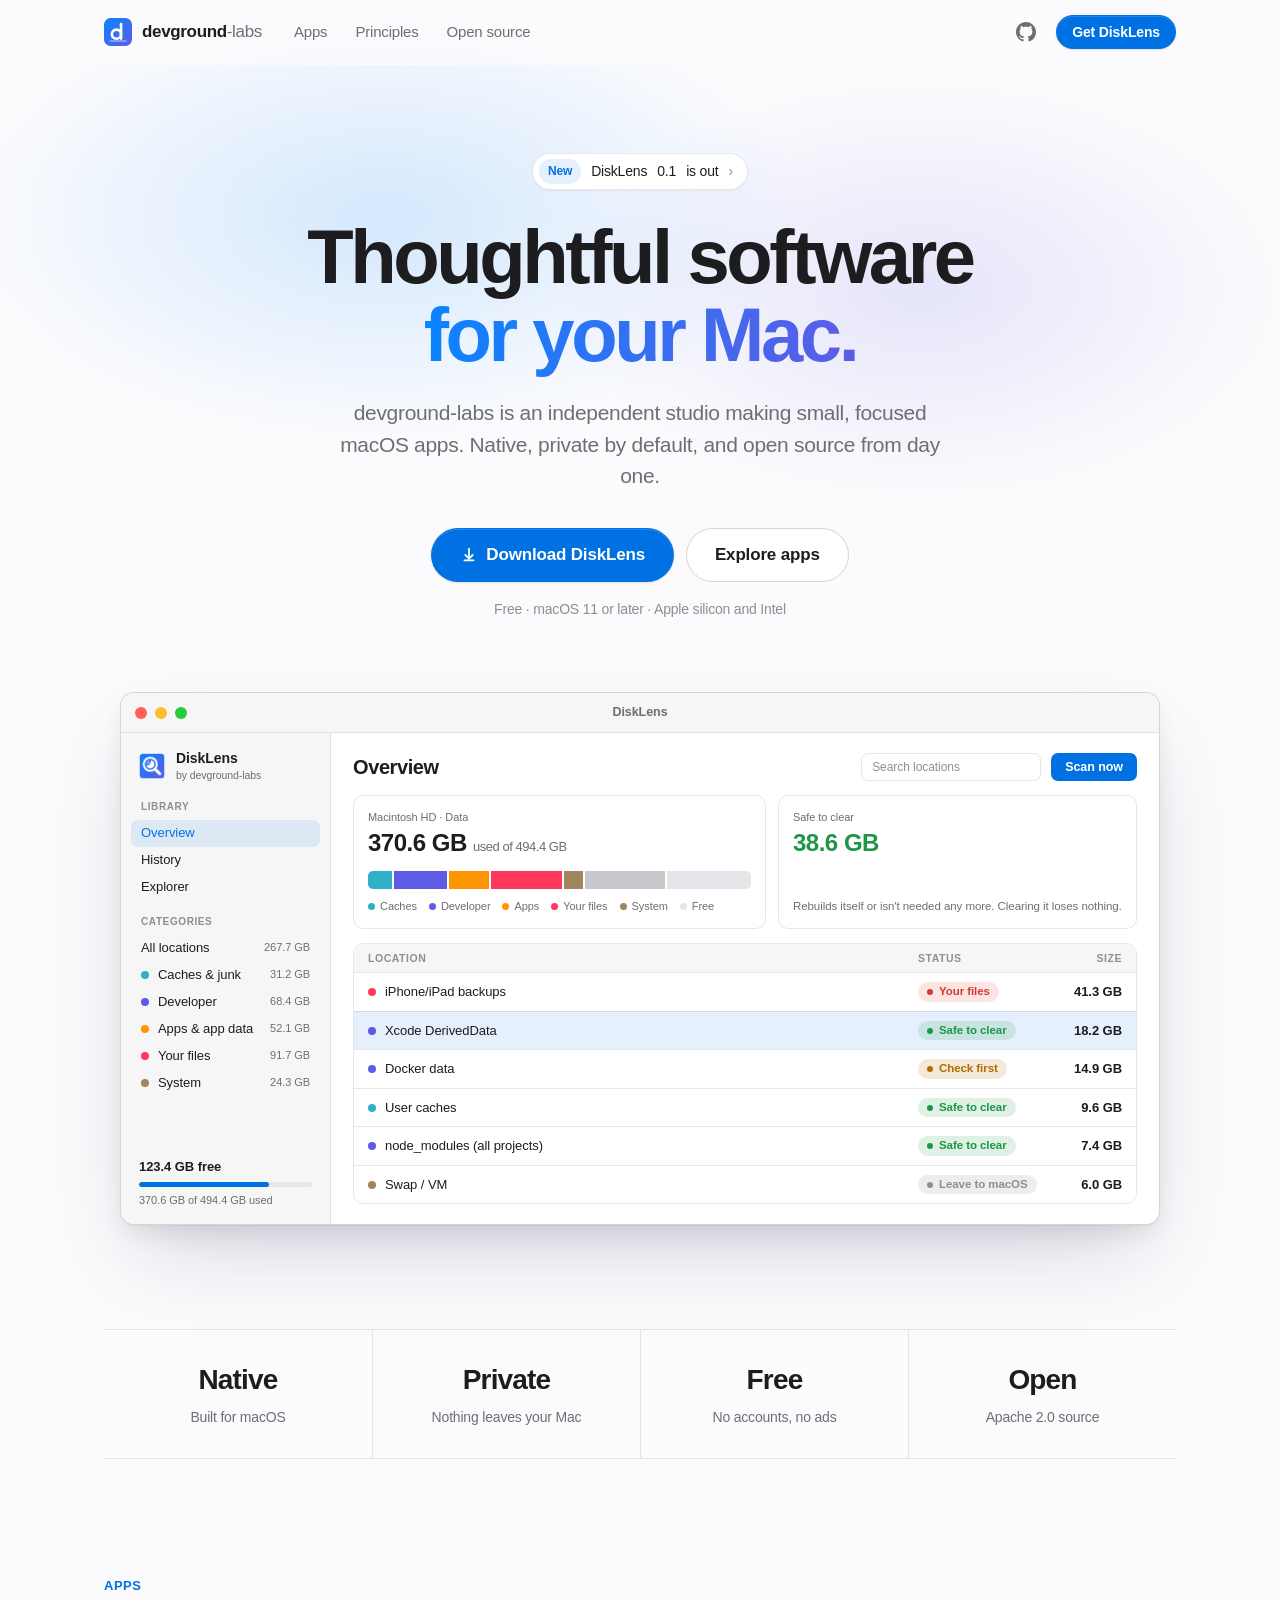
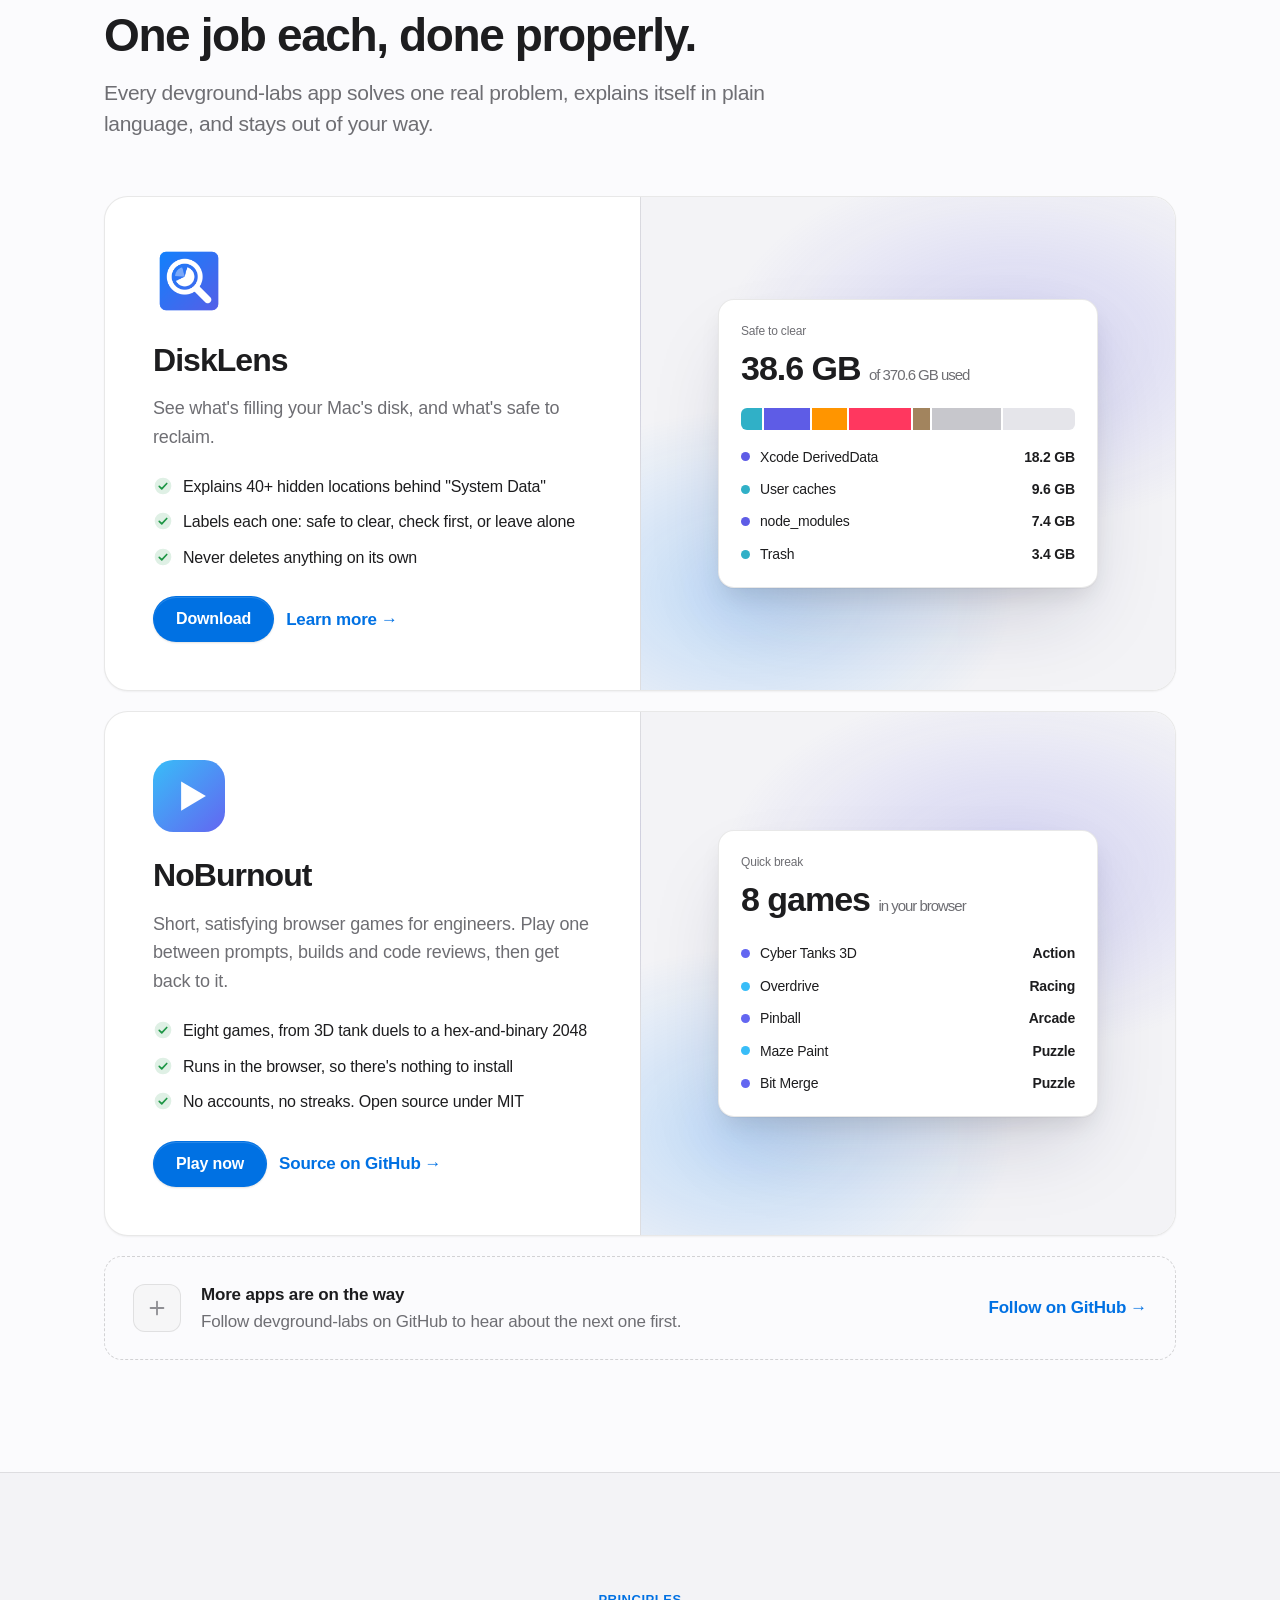
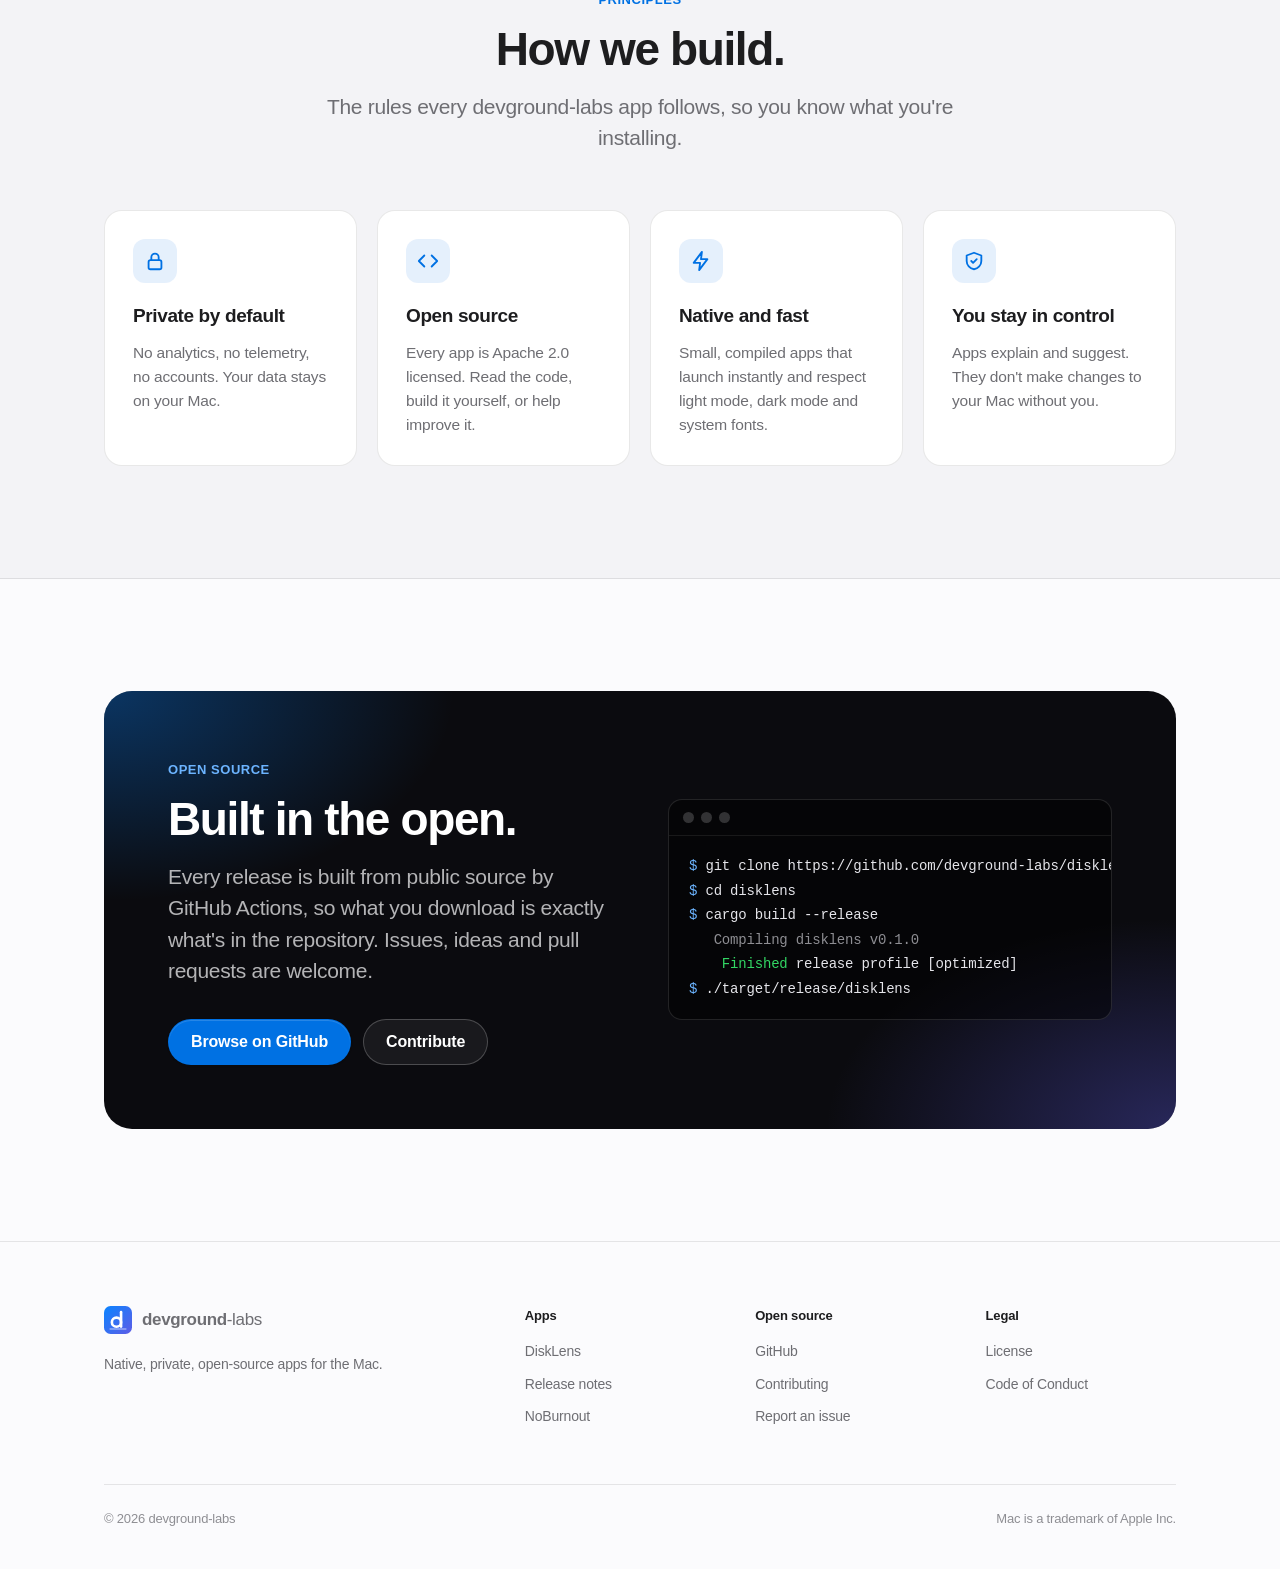
==== commit 94dbc8b9: "Add NoBurnout to the apps section Card on the home page linking to noburnout.in, footer link, and No" ====
--- a/index.html
+++ b/index.html
@@ -4,8 +4,36 @@
   <meta charset="utf-8">
   <meta name="viewport" content="width=device-width, initial-scale=1">
   <title>devground-labs · Native, private, open-source Mac apps</title>
-  <meta name="description" content="devground-labs is an independent studio making focused macOS apps. Native, private by default, free and open source. Home of DiskLens.">
+  <meta name="description" content="devground-labs is an independent studio making focused apps for the Mac and the web. Free and open source. Home of DiskLens and NoBurnout.">
   <link rel="canonical" href="https://devgroundlabs.in/">
+  <meta name="robots" content="index, follow, max-image-preview:large, max-snippet:-1">
+  <meta property="og:site_name" content="devground-labs">
+  <meta property="og:image:alt" content="DiskLens app icon">
+  <meta name="twitter:title" content="devground-labs: native, private, open-source Mac apps">
+  <meta name="twitter:description" content="Native, private, open-source Mac apps and browser games. Home of DiskLens and NoBurnout.">
+  <meta name="twitter:image" content="https://devgroundlabs.in/disklens/icon.png">
+  <link rel="alternate" type="text/plain" href="/llms.txt" title="LLM-readable summary">
+  <script type="application/ld+json">
+{
+  "@context": "https://schema.org",
+  "@type": "Organization",
+  "name": "devground-labs",
+  "url": "https://devgroundlabs.in/",
+  "logo": "https://devgroundlabs.in/disklens/icon.png",
+  "description": "An independent studio making focused, open-source apps for the Mac and the web, including DiskLens and NoBurnout.",
+  "sameAs": [
+    "https://github.com/devground-labs"
+  ]
+}
+  </script>
+  <script type="application/ld+json">
+{
+  "@context": "https://schema.org",
+  "@type": "WebSite",
+  "name": "devground-labs",
+  "url": "https://devgroundlabs.in/"
+}
+  </script>
   <link rel="icon" href="/assets/favicon.svg" type="image/svg+xml">
   <link rel="stylesheet" href="/assets/style.css">
   <meta name="theme-color" content="#fbfbfd" media="(prefers-color-scheme: light)">
@@ -13,9 +41,17 @@
   <meta property="og:type" content="website">
   <meta property="og:url" content="https://devgroundlabs.in/">
   <meta property="og:title" content="devground-labs">
-  <meta property="og:description" content="Native, private, open-source Mac apps. Home of DiskLens.">
+  <meta property="og:description" content="Native, private, open-source Mac apps and browser games. Home of DiskLens and NoBurnout.">
   <meta property="og:image" content="https://devgroundlabs.in/disklens/icon.png">
   <meta name="twitter:card" content="summary">
+  <!-- Google tag (gtag.js) -->
+  <script async src="https://www.googletagmanager.com/gtag/js?id=G-J7YB42Q2RT"></script>
+  <script>
+    window.dataLayer = window.dataLayer || [];
+    function gtag(){dataLayer.push(arguments);}
+    gtag('js', new Date());
+    gtag('config', 'G-J7YB42Q2RT');
+  </script>
 </head>
 <body>
   <a class="skip" href="#main">Skip to content</a>
@@ -47,7 +83,7 @@
         <h1>Thoughtful software <span class="gradient-text">for your Mac.</span></h1>
         <p class="lead">devground-labs is an independent studio making small, focused macOS apps. Native, private by default, and open source from day one.</p>
         <div class="btn-row">
-          <a class="btn btn-primary btn-lg" href="https://github.com/devground-labs/disklens/releases/latest/download/DiskLens.dmg">
+          <a class="btn btn-primary btn-lg" href="https://github.com/devground-labs/disklens/releases/latest/download/DiskLens.dmg" data-ga-event="download" data-ga-location="home_hero">
             <svg viewBox="0 0 20 20" fill="currentColor" aria-hidden="true"><path d="M10 2a1 1 0 0 1 1 1v8.59l2.3-2.3a1 1 0 1 1 1.4 1.42l-4 4a1 1 0 0 1-1.4 0l-4-4a1 1 0 1 1 1.4-1.42L9 11.6V3a1 1 0 0 1 1-1zM4 16a1 1 0 0 1 1-1h10a1 1 0 1 1 0 2H5a1 1 0 0 1-1-1z"/></svg>
             Download DiskLens
           </a>
@@ -134,7 +170,7 @@
               <li><svg viewBox="0 0 24 24" fill="none" aria-hidden="true"><circle cx="12" cy="12" r="10" fill="currentColor" opacity=".14"/><path d="m7.5 12.5 3 3 6-6.5" stroke="currentColor" stroke-width="2" stroke-linecap="round" stroke-linejoin="round"/></svg>Never deletes anything on its own</li>
             </ul>
             <div class="btn-row">
-              <a class="btn btn-primary" href="https://github.com/devground-labs/disklens/releases/latest/download/DiskLens.dmg">Download</a>
+              <a class="btn btn-primary" href="https://github.com/devground-labs/disklens/releases/latest/download/DiskLens.dmg" data-ga-event="download" data-ga-location="home_card">Download</a>
               <a class="link-arrow" href="/disklens/">Learn more</a>
             </div>
           </div>
@@ -155,6 +191,36 @@
           </div>
         </article>
 
+        <article class="app-feature reveal">
+          <div class="copy">
+            <img src="/assets/noburnout.svg" alt="" width="72" height="72">
+            <h3>NoBurnout</h3>
+            <p class="tagline">Short, satisfying browser games for engineers. Play one between prompts, builds and code reviews, then get back to it.</p>
+            <ul class="checks">
+              <li><svg viewBox="0 0 24 24" fill="none" aria-hidden="true"><circle cx="12" cy="12" r="10" fill="currentColor" opacity=".14"/><path d="m7.5 12.5 3 3 6-6.5" stroke="currentColor" stroke-width="2" stroke-linecap="round" stroke-linejoin="round"/></svg>Eight games, from 3D tank duels to a hex-and-binary 2048</li>
+              <li><svg viewBox="0 0 24 24" fill="none" aria-hidden="true"><circle cx="12" cy="12" r="10" fill="currentColor" opacity=".14"/><path d="m7.5 12.5 3 3 6-6.5" stroke="currentColor" stroke-width="2" stroke-linecap="round" stroke-linejoin="round"/></svg>Runs in the browser, so there's nothing to install</li>
+              <li><svg viewBox="0 0 24 24" fill="none" aria-hidden="true"><circle cx="12" cy="12" r="10" fill="currentColor" opacity=".14"/><path d="m7.5 12.5 3 3 6-6.5" stroke="currentColor" stroke-width="2" stroke-linecap="round" stroke-linejoin="round"/></svg>No accounts, no streaks. Open source under MIT</li>
+            </ul>
+            <div class="btn-row">
+              <a class="btn btn-primary" href="https://noburnout.in" data-ga-event="outbound" data-ga-location="home_noburnout">Play now</a>
+              <a class="link-arrow" href="https://github.com/devground-labs/noburnout">Source on GitHub</a>
+            </div>
+          </div>
+          <div class="art" aria-hidden="true">
+            <div class="meter">
+              <div class="cap">Quick break</div>
+              <div class="big">8 games <small>in your browser</small></div>
+              <ul>
+                <li><i style="background:#6366f1"></i>Cyber Tanks 3D<b>Action</b></li>
+                <li><i style="background:#38bdf8"></i>Overdrive<b>Racing</b></li>
+                <li><i style="background:#6366f1"></i>Pinball<b>Arcade</b></li>
+                <li><i style="background:#38bdf8"></i>Maze Paint<b>Puzzle</b></li>
+                <li><i style="background:#6366f1"></i>Bit Merge<b>Puzzle</b></li>
+              </ul>
+            </div>
+          </div>
+        </article>
+
         <div class="soon-card reveal">
           <div class="glyph"><svg viewBox="0 0 24 24" fill="none" stroke="currentColor" stroke-width="2" stroke-linecap="round" aria-hidden="true"><path d="M12 5v14M5 12h14"/></svg></div>
           <div><b>More apps are on the way</b>Follow devground-labs on GitHub to hear about the next one first.</div>
@@ -235,6 +301,7 @@
           <ul>
             <li><a href="/disklens/">DiskLens</a></li>
             <li><a href="https://github.com/devground-labs/disklens/releases">Release notes</a></li>
+            <li><a href="https://noburnout.in">NoBurnout</a></li>
           </ul>
         </div>
         <div>
--- a/assets/style.css
+++ b/assets/style.css
@@ -277,6 +277,7 @@
 .fact span { font-size: 14px; color: var(--muted); }
 
 /* ---------- app showcase ---------- */
+.app-feature + .app-feature { margin-top: 20px; }
 .app-feature {
   display: grid; grid-template-columns: 1fr 1fr; gap: 0; align-items: stretch;
   background: var(--surface); border: 1px solid var(--border); border-radius: 24px; overflow: hidden;
@@ -385,6 +386,16 @@
 .product-hero .lead { margin: 22px auto 0; max-width: 620px; }
 .product-hero .btn-row { justify-content: center; margin-top: 34px; }
 
+.download-stat { margin: 36px auto 0; display: flex; flex-direction: column; align-items: center; gap: 4px; }
+.download-stat[hidden] { display: none; }
+.download-stat strong {
+  font-size: clamp(56px, 11vw, 96px); line-height: 1; font-weight: 700; letter-spacing: -0.05em;
+  font-variant-numeric: tabular-nums;
+  background: linear-gradient(100deg, var(--brand-a), var(--brand-b));
+  -webkit-background-clip: text; background-clip: text; color: transparent;
+}
+.download-stat span { font-size: 17px; color: var(--muted); }
+
 .safety-grid .tile { gap: 12px; }
 .safety-grid .badge { font-size: 13px; padding: 4px 11px; }
 
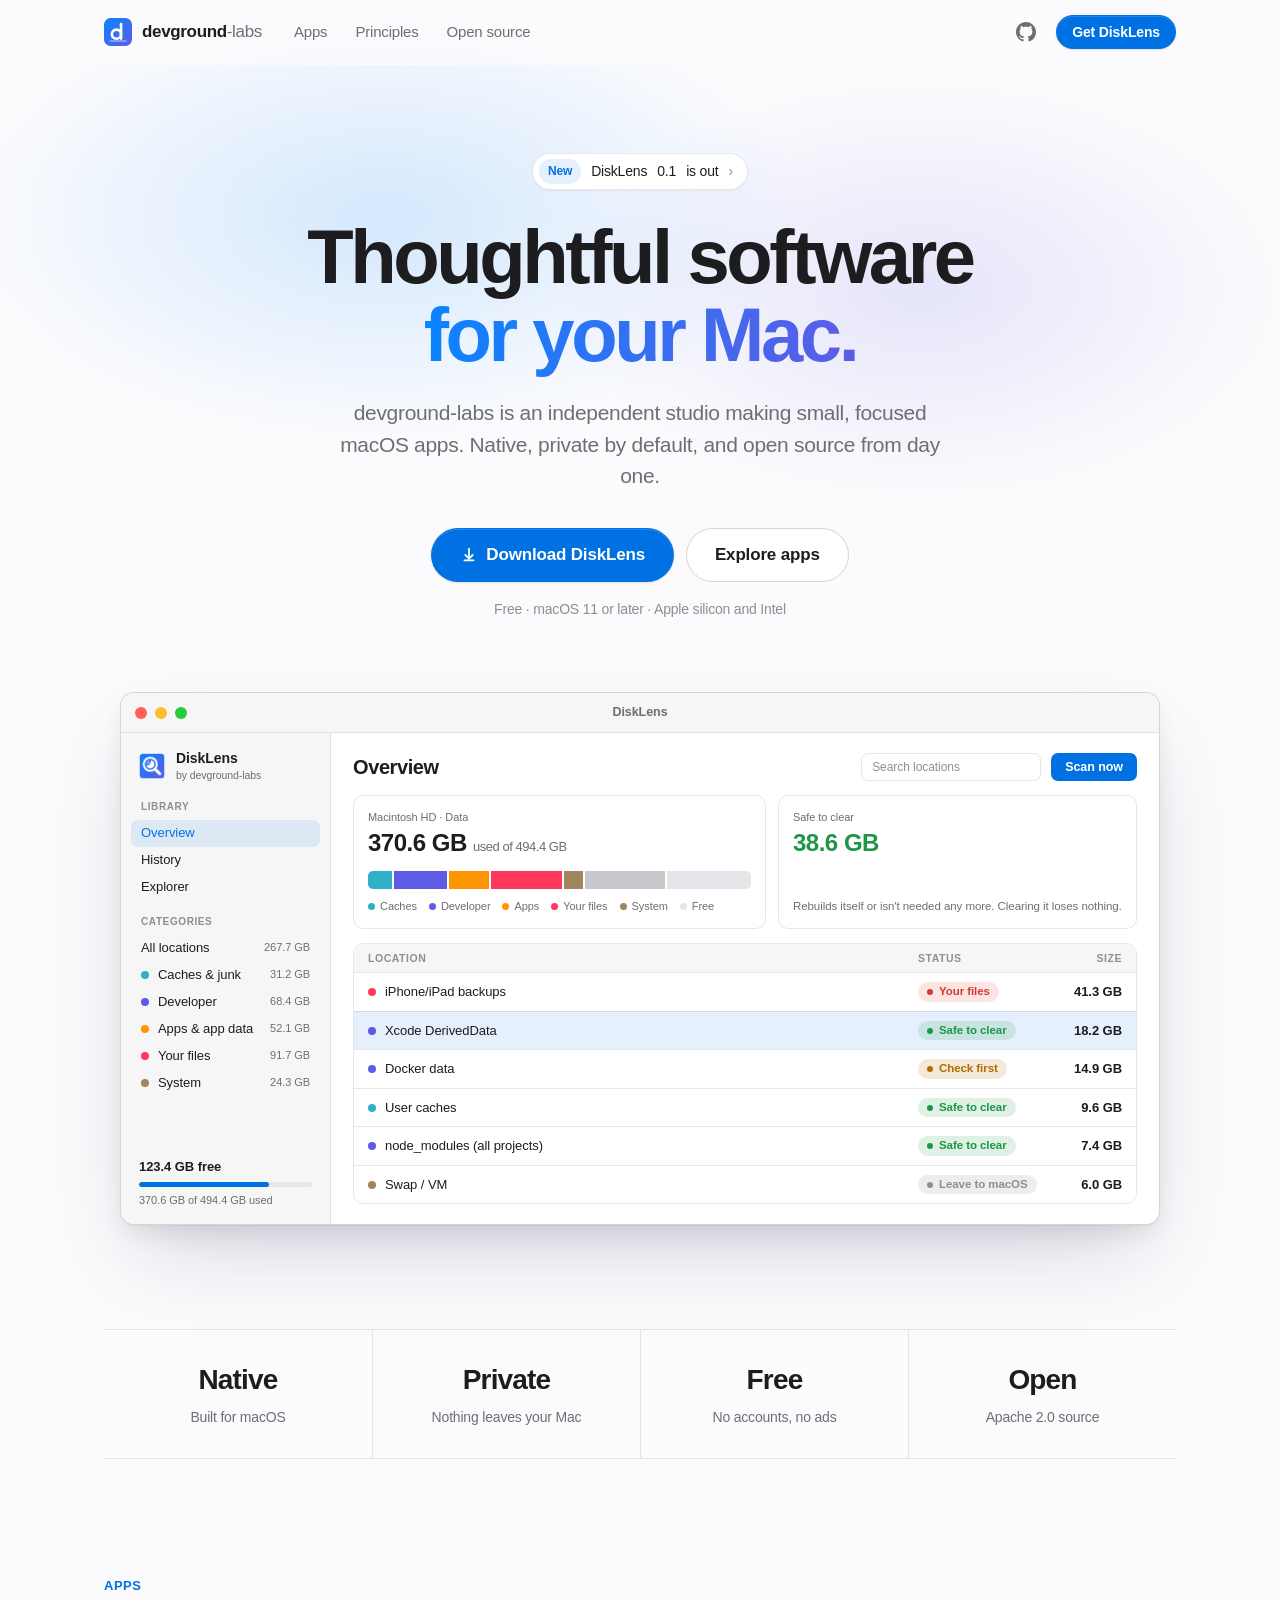
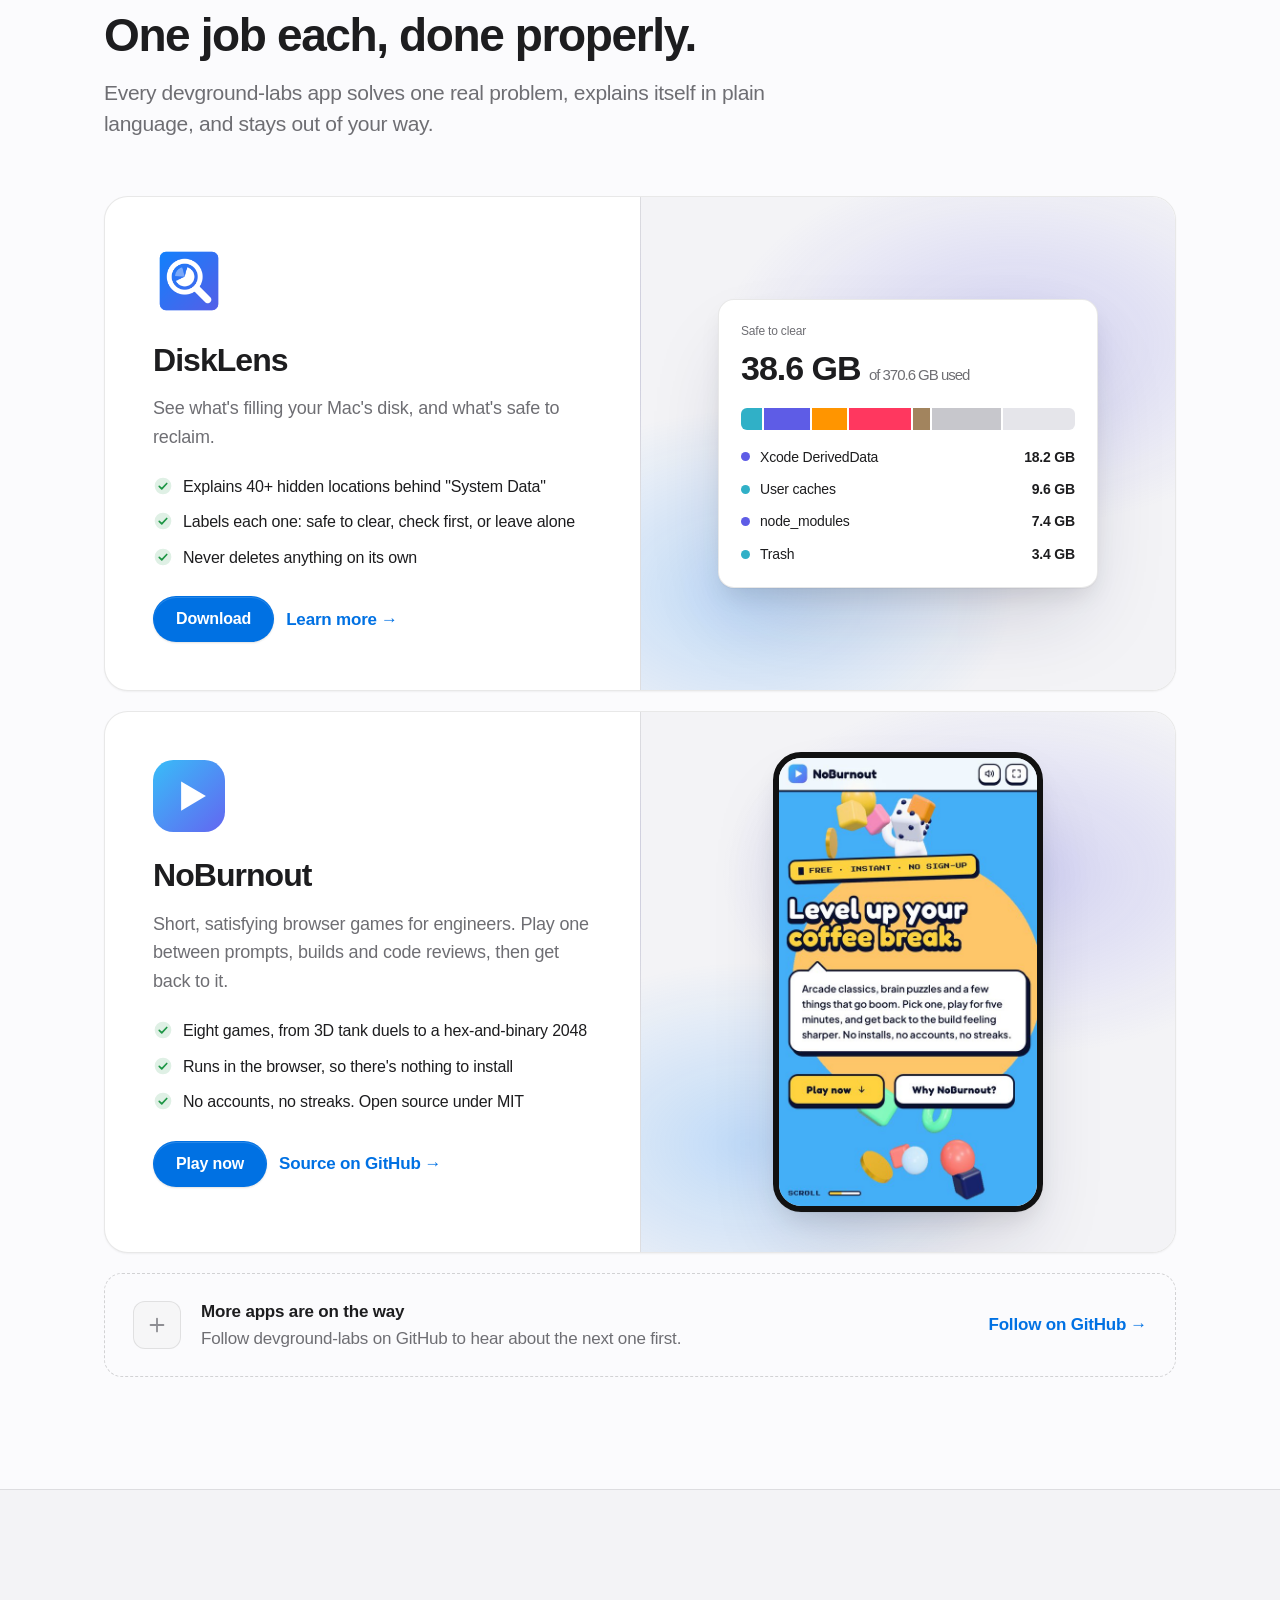
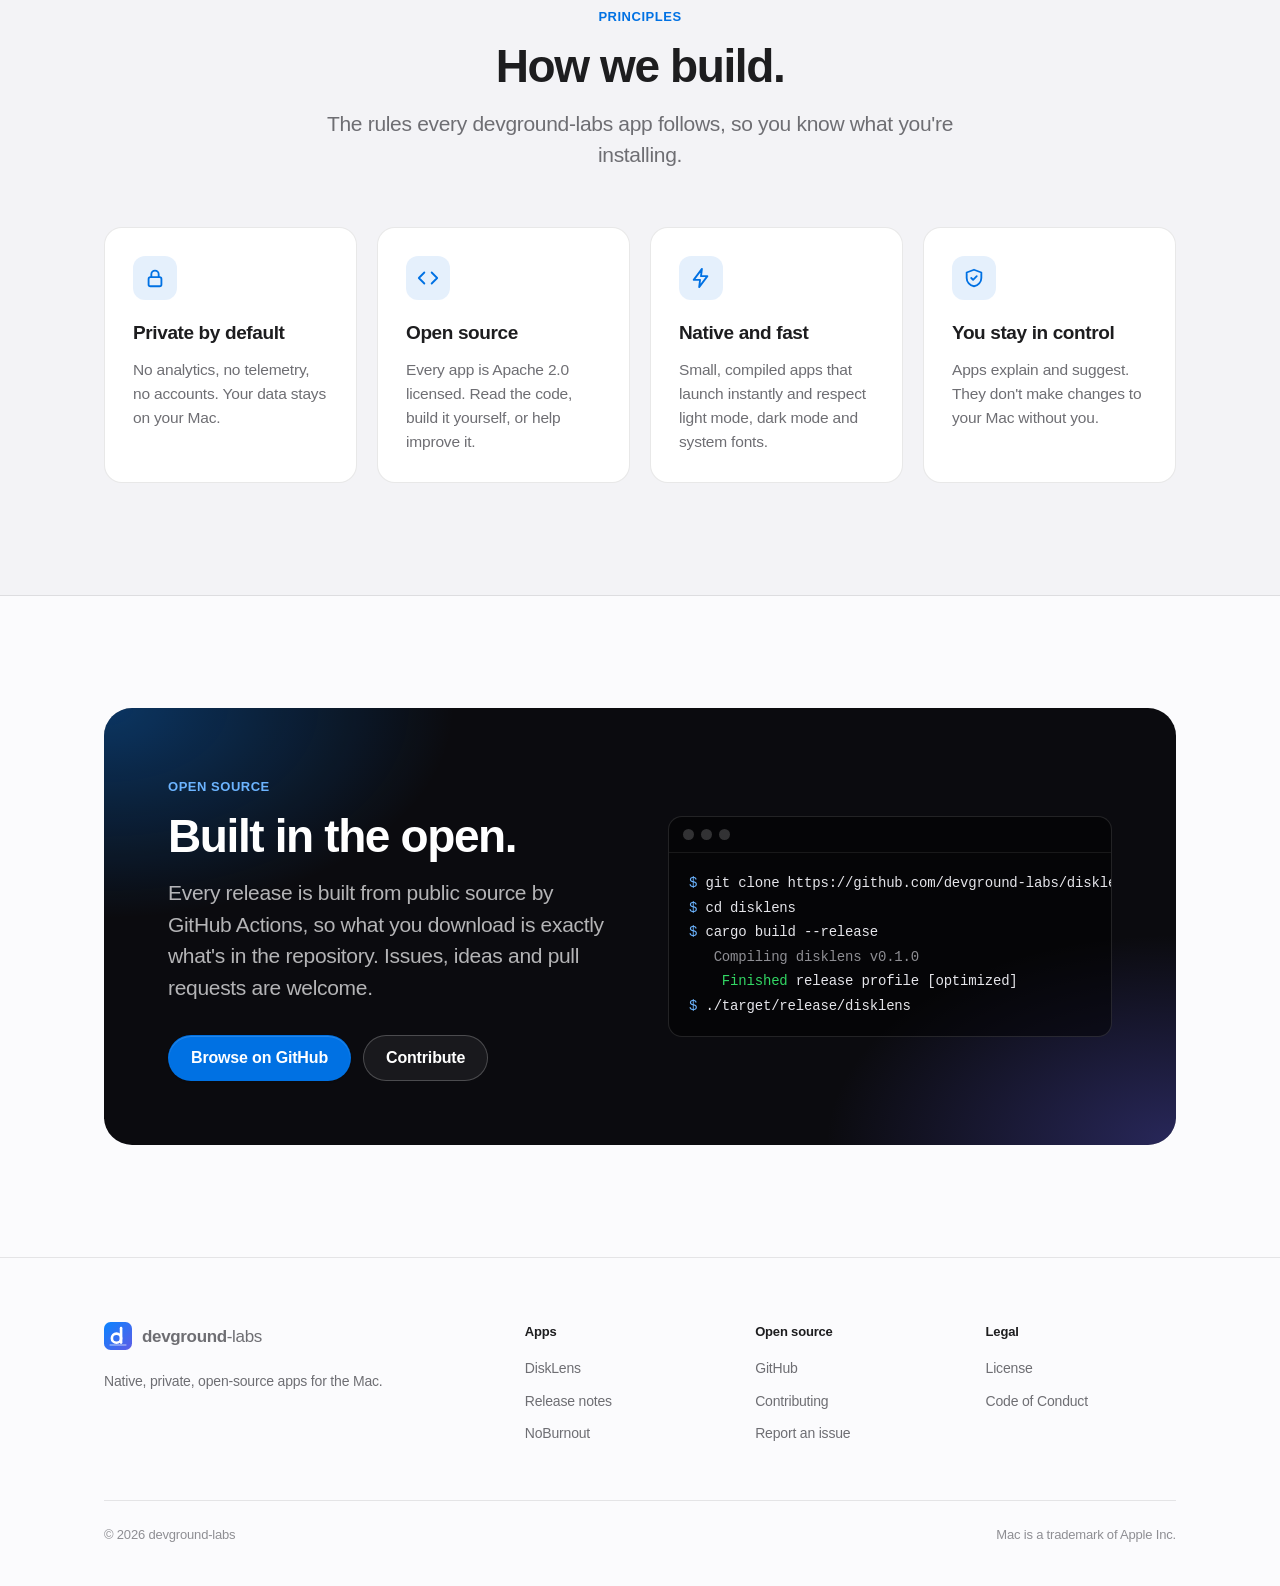
==== commit 51e3032f: "Show a NoBurnout screenshot on its card Co-Authored-By: Claude Opus 5.5 <noreply@anthropic.com> Clau" ====
--- a/index.html
+++ b/index.html
@@ -207,17 +207,7 @@
             </div>
           </div>
           <div class="art" aria-hidden="true">
-            <div class="meter">
-              <div class="cap">Quick break</div>
-              <div class="big">8 games <small>in your browser</small></div>
-              <ul>
-                <li><i style="background:#6366f1"></i>Cyber Tanks 3D<b>Action</b></li>
-                <li><i style="background:#38bdf8"></i>Overdrive<b>Racing</b></li>
-                <li><i style="background:#6366f1"></i>Pinball<b>Arcade</b></li>
-                <li><i style="background:#38bdf8"></i>Maze Paint<b>Puzzle</b></li>
-                <li><i style="background:#6366f1"></i>Bit Merge<b>Puzzle</b></li>
-              </ul>
-            </div>
+            <img class="phone-shot" src="/assets/noburnout-screenshot.jpg" alt="" width="270" height="468" loading="lazy">
           </div>
         </article>
 
--- a/assets/style.css
+++ b/assets/style.css
@@ -299,6 +299,10 @@
   border-left: 1px solid var(--border);
   display: flex; align-items: center; justify-content: center; padding: 40px;
 }
+.phone-shot {
+  width: 100%; max-width: 270px; height: auto; display: block;
+  border-radius: 28px; border: 6px solid #111; box-shadow: var(--shadow-lg);
+}
 .meter {
   width: 100%; max-width: 380px; background: var(--surface); border: 1px solid var(--border); border-radius: 16px;
   padding: 22px; box-shadow: var(--shadow-lg);
